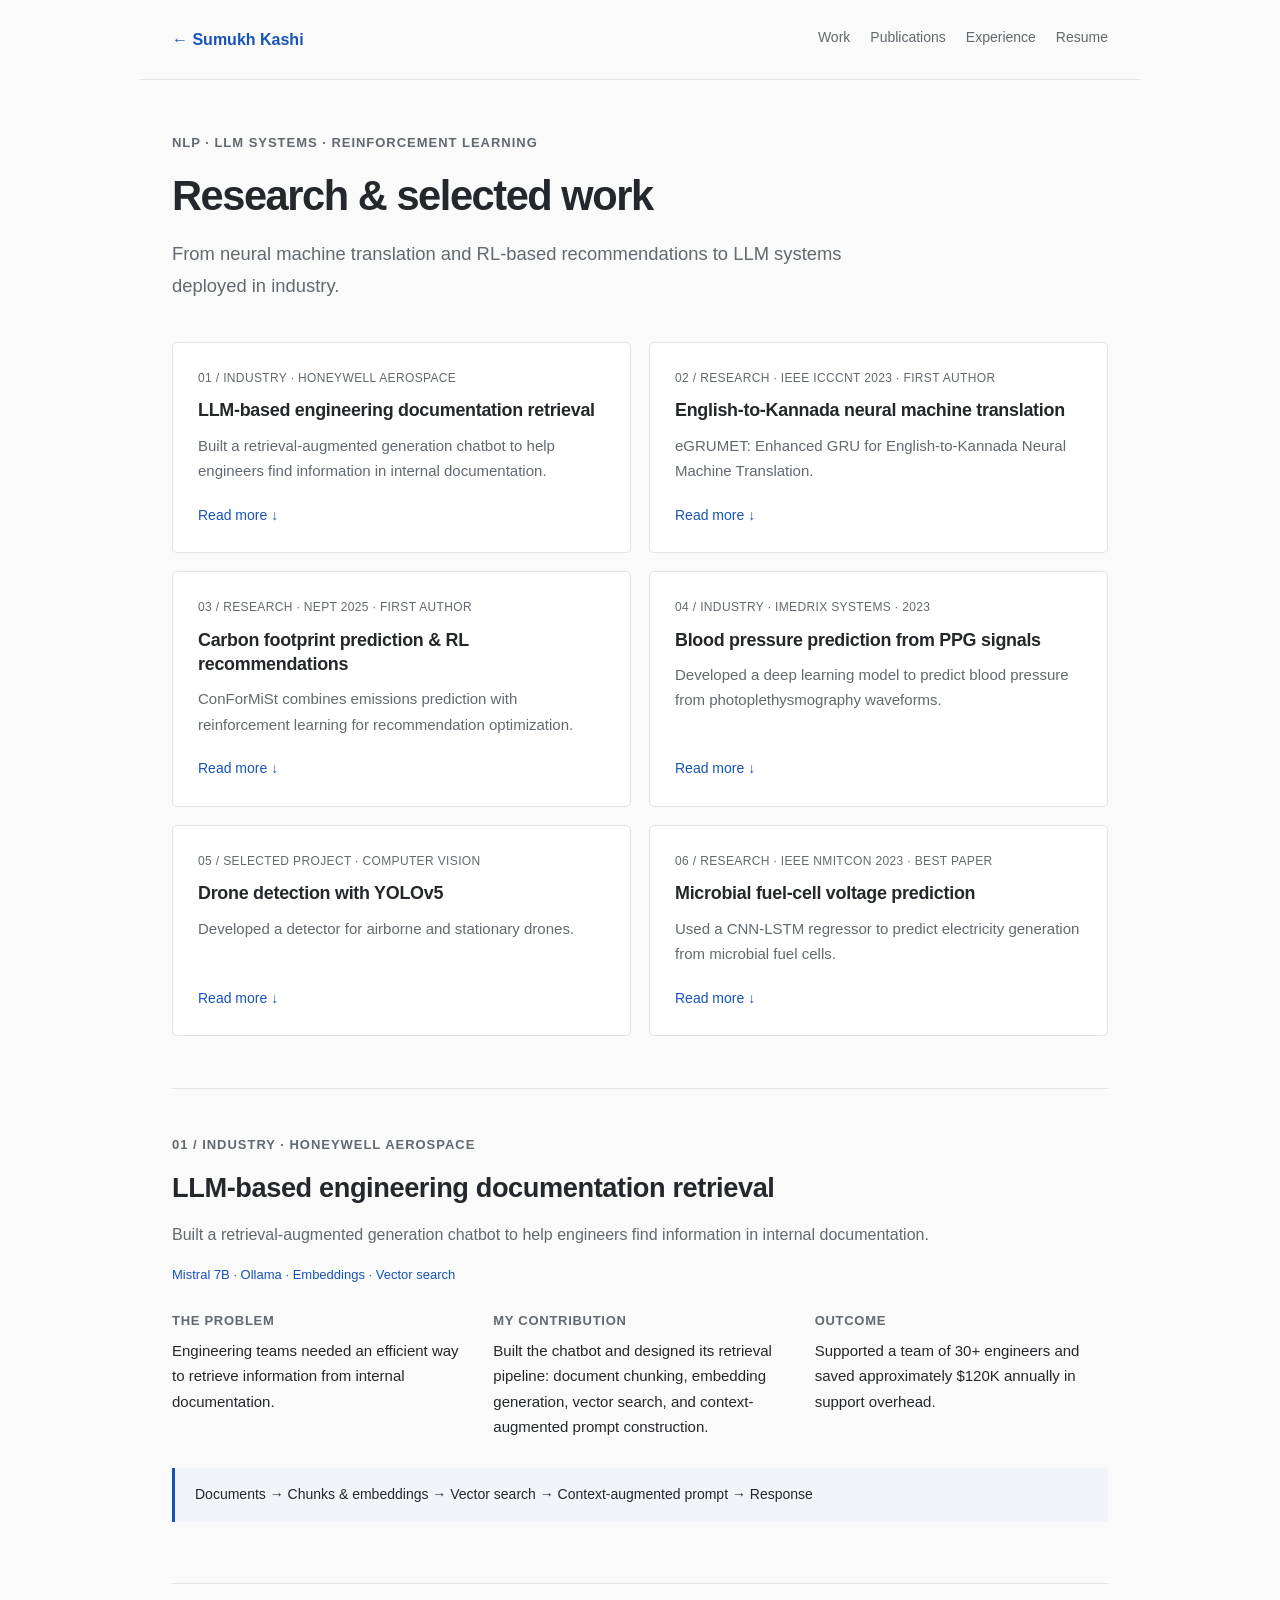
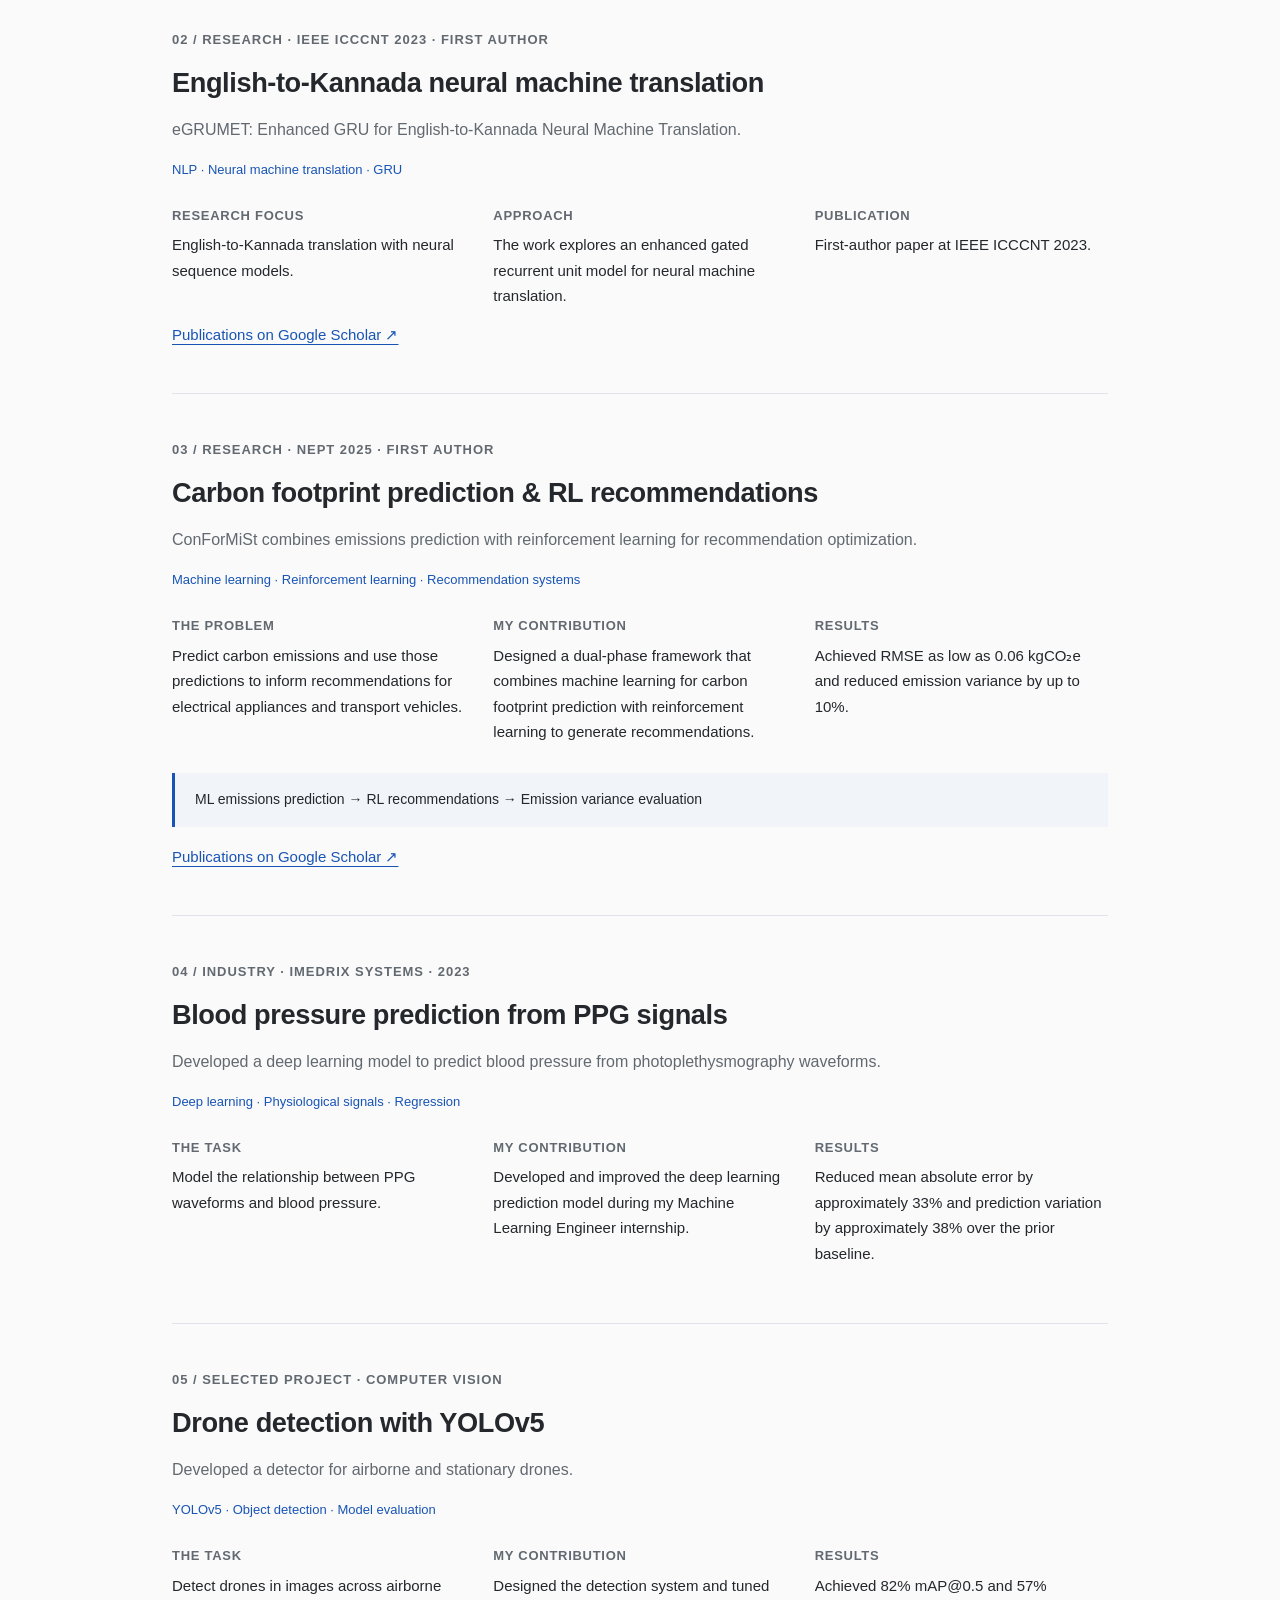
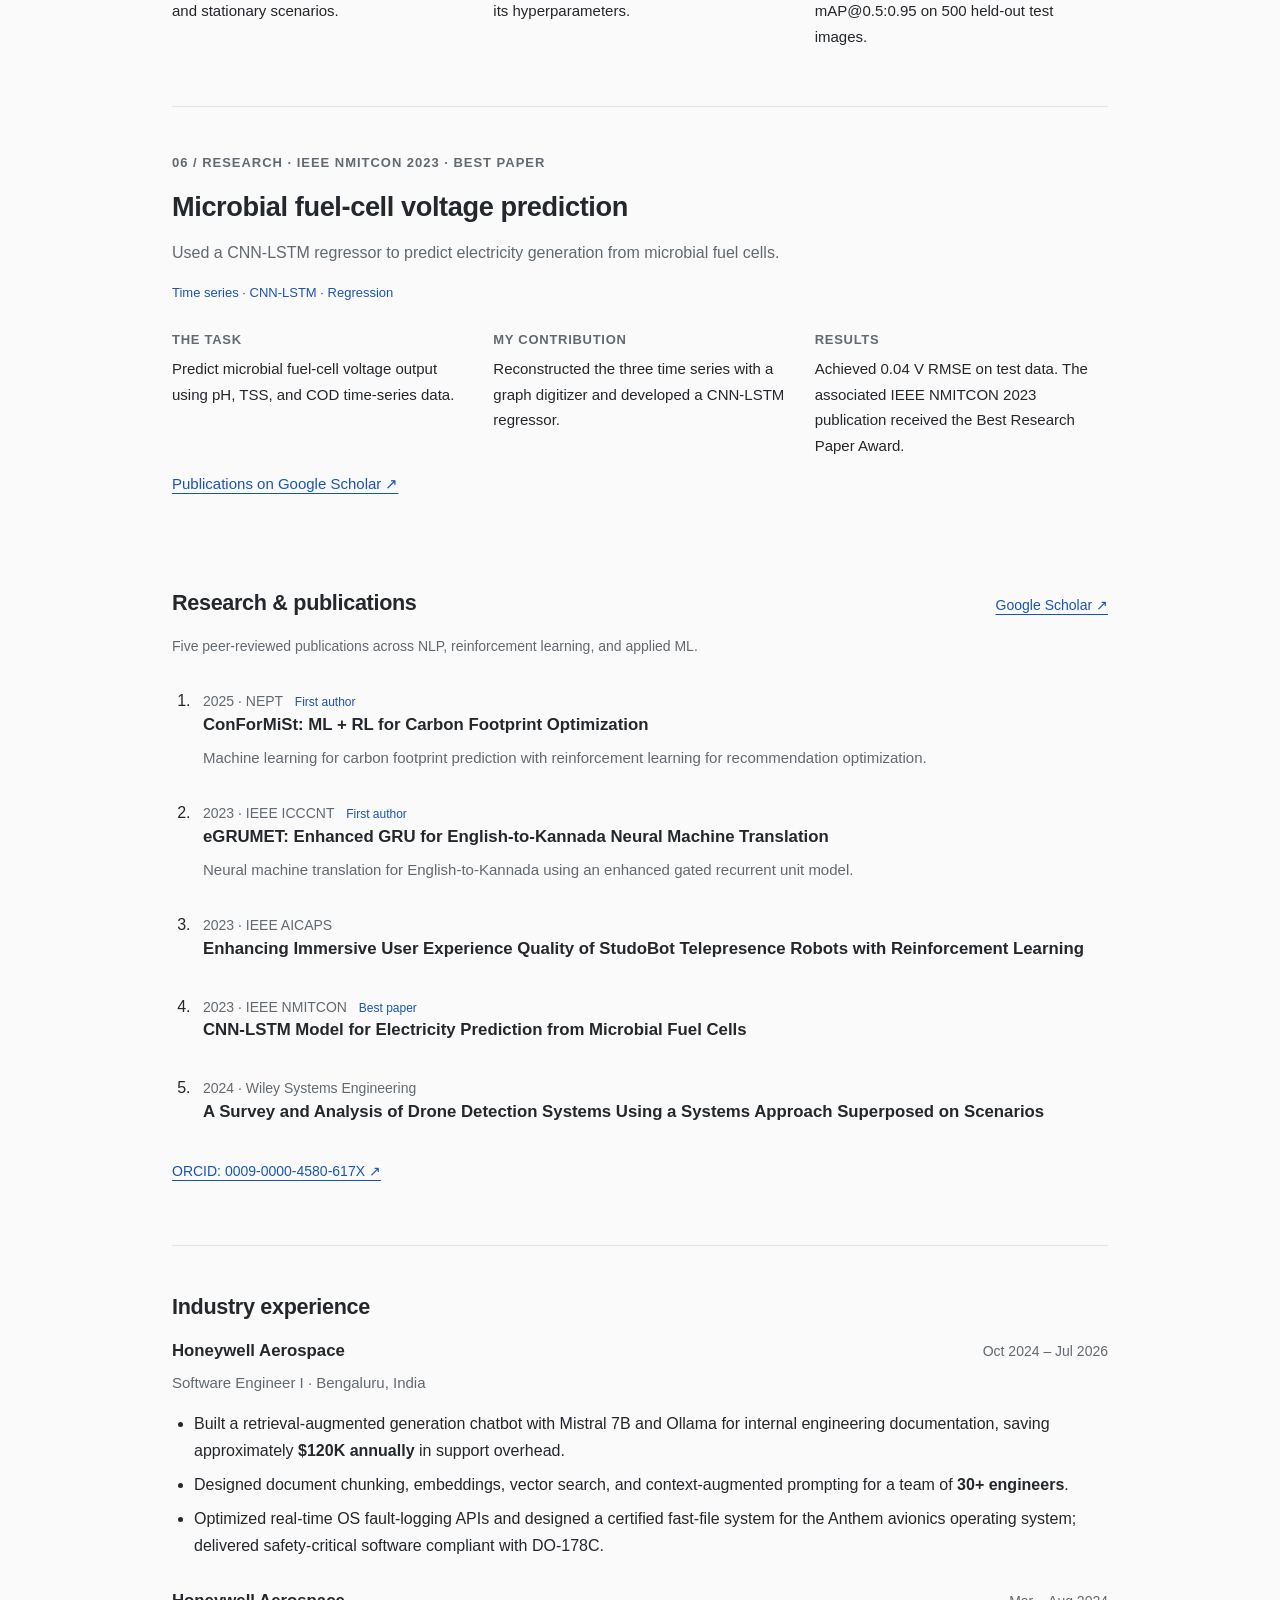
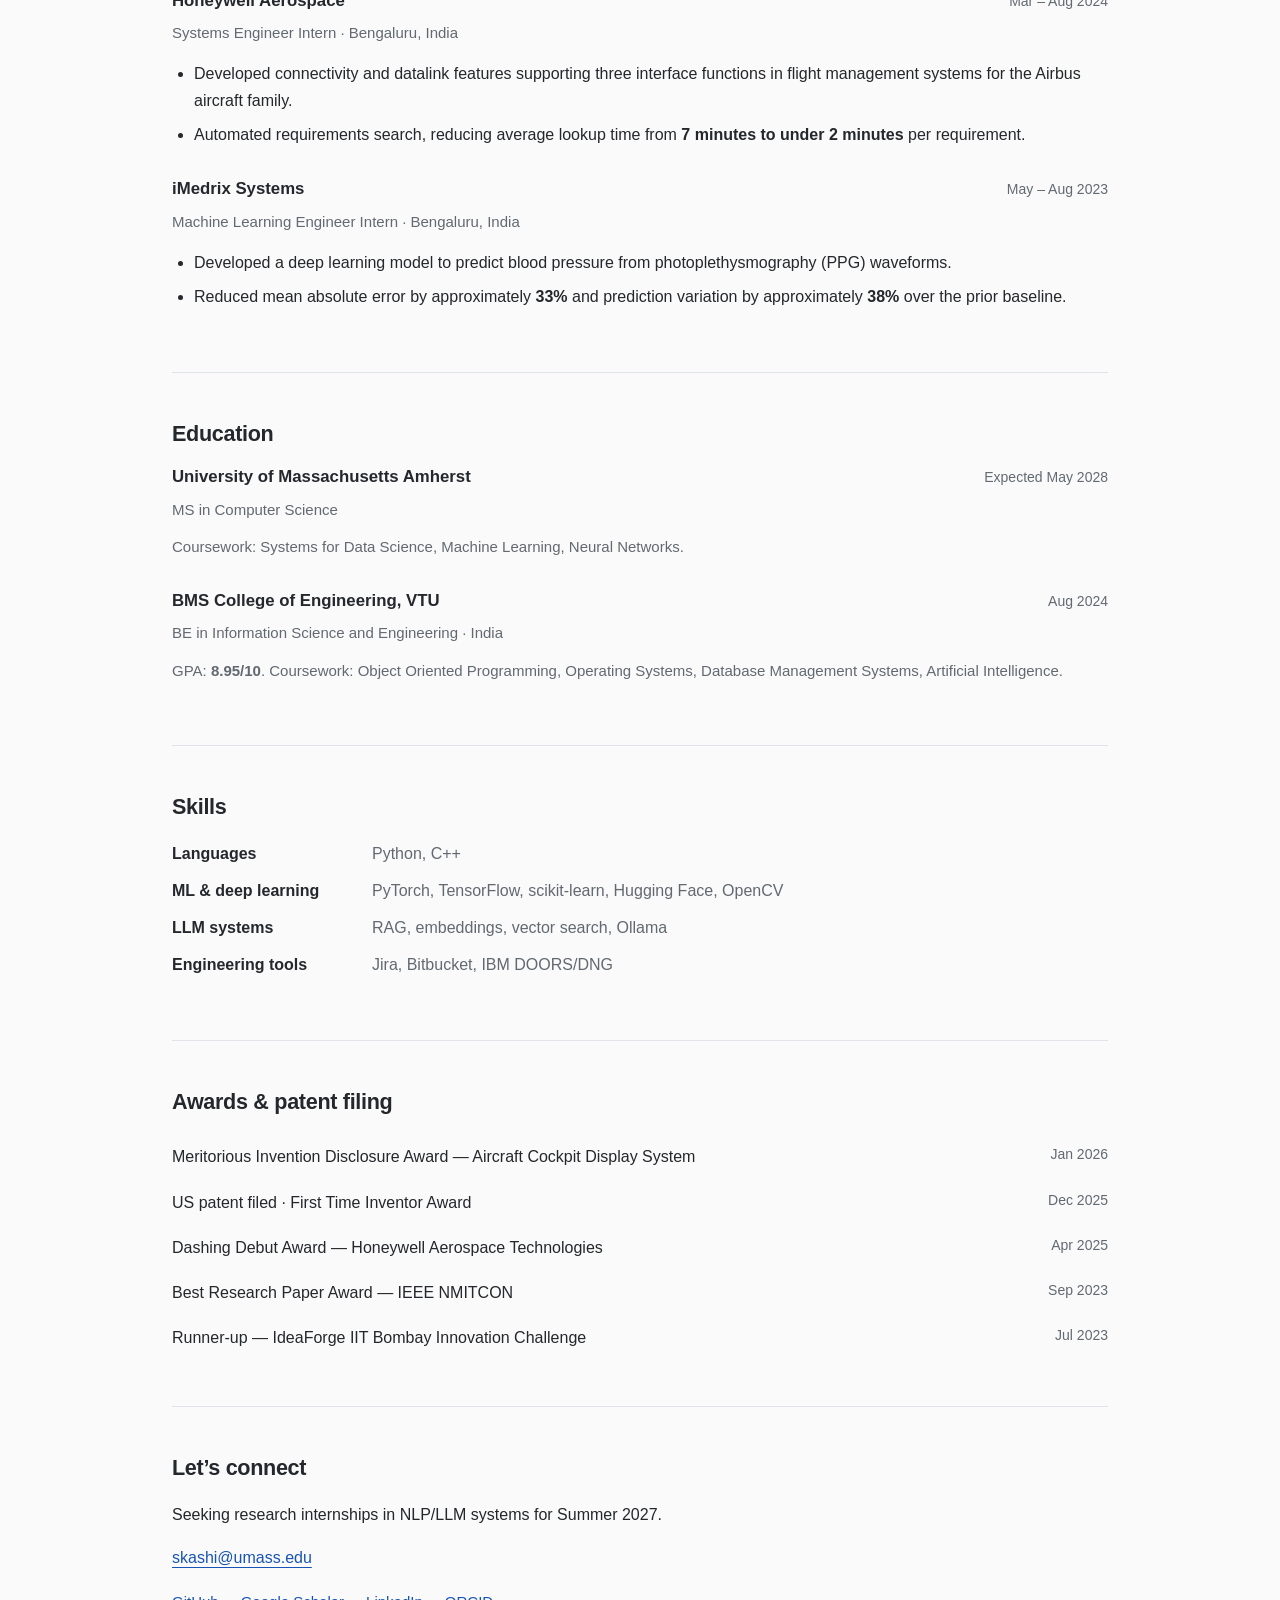
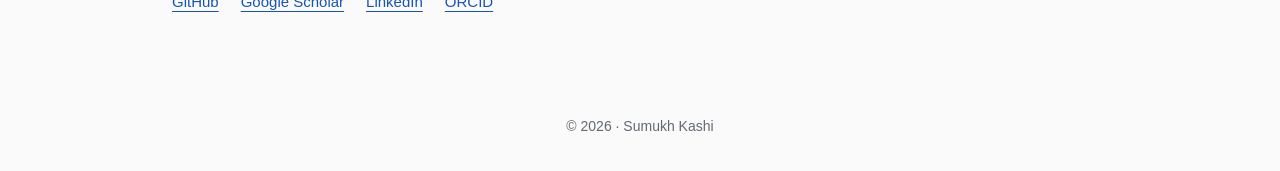
==== portfolio.html @ 0da1e99c "Redesign portfolio with concise bio and research case studies" ====
<!doctype html>
<html lang="en">
<head>
<meta charset="utf-8">
<meta name="viewport" content="width=device-width, initial-scale=1">
<title>Research & Work | Sumukh Kashi</title>
<meta name="description" content="Sumukh Kashi — MS Computer Science student at UMass Amherst. Research interests in NLP, large language models, and reinforcement learning. Seeking Summer 2027 research internships.">
<link rel="canonical" href="https://sumukhkashi.github.io/portfolio.html">
<link rel="icon" type="image/svg+xml" href="data:image/svg+xml,%3Csvg xmlns='http://www.w3.org/2000/svg' viewBox='0 0 64 64'%3E%3Crect width='64' height='64' rx='12' fill='%231c4563'/%3E%3Ctext x='32' y='42' text-anchor='middle' font-family='Georgia' font-size='32' fill='white'%3ESK%3C/text%3E%3C/svg%3E">
<link rel="stylesheet" href="styles.css">
</head>
<body><a class="skip" href="#main">Skip to content</a><header class="work-nav"><a href="index.html">← Sumukh Kashi</a><nav aria-label="Portfolio navigation"><a href="#selected-work">Work</a><a href="#research">Publications</a><a href="#experience">Experience</a><a href="resume.pdf">Resume</a></nav></header><main id="main" class="portfolio"><div class="work-intro"><p class="eyebrow">NLP · LLM SYSTEMS · REINFORCEMENT LEARNING</p><h1>Research &amp; selected work</h1><p>From neural machine translation and RL-based recommendations to LLM systems deployed in industry.</p></div><nav class="work-grid" aria-label="Explore selected work"><a href="#rag"><span class="meta">01 / Industry · Honeywell Aerospace</span><h2>LLM-based engineering documentation retrieval</h2><p>Built a retrieval-augmented generation chatbot to help engineers find information in internal documentation.</p><span class="read">Read more ↓</span></a><a href="#translation"><span class="meta">02 / Research · IEEE ICCCNT 2023 · First author</span><h2>English-to-Kannada neural machine translation</h2><p>eGRUMET: Enhanced GRU for English-to-Kannada Neural Machine Translation.</p><span class="read">Read more ↓</span></a><a href="#carbon"><span class="meta">03 / Research · NEPT 2025 · First author</span><h2>Carbon footprint prediction & RL recommendations</h2><p>ConForMiSt combines emissions prediction with reinforcement learning for recommendation optimization.</p><span class="read">Read more ↓</span></a><a href="#ppg"><span class="meta">04 / Industry · iMedrix Systems · 2023</span><h2>Blood pressure prediction from PPG signals</h2><p>Developed a deep learning model to predict blood pressure from photoplethysmography waveforms.</p><span class="read">Read more ↓</span></a><a href="#drone"><span class="meta">05 / Selected project · Computer vision</span><h2>Drone detection with YOLOv5</h2><p>Developed a detector for airborne and stationary drones.</p><span class="read">Read more ↓</span></a><a href="#fuel"><span class="meta">06 / Research · IEEE NMITCON 2023 · Best paper</span><h2>Microbial fuel-cell voltage prediction</h2><p>Used a CNN-LSTM regressor to predict electricity generation from microbial fuel cells.</p><span class="read">Read more ↓</span></a></nav><div id="selected-work" class="case-studies"><article class="case" id="rag"><p class="eyebrow">01 / Industry · Honeywell Aerospace</p><h2>LLM-based engineering documentation retrieval</h2><p class="case-lead">Built a retrieval-augmented generation chatbot to help engineers find information in internal documentation.</p><p class="tags">Mistral 7B · Ollama · Embeddings · Vector search</p><div class="case-detail"><div><h3>The problem</h3><p>Engineering teams needed an efficient way to retrieve information from internal documentation.</p></div><div><h3>My contribution</h3><p>Built the chatbot and designed its retrieval pipeline: document chunking, embedding generation, vector search, and context-augmented prompt construction.</p></div><div><h3>Outcome</h3><p>Supported a team of 30+ engineers and saved approximately $120K annually in support overhead.</p></div></div><p class="process">Documents → Chunks & embeddings → Vector search → Context-augmented prompt → Response</p></article><article class="case" id="translation"><p class="eyebrow">02 / Research · IEEE ICCCNT 2023 · First author</p><h2>English-to-Kannada neural machine translation</h2><p class="case-lead">eGRUMET: Enhanced GRU for English-to-Kannada Neural Machine Translation.</p><p class="tags">NLP · Neural machine translation · GRU</p><div class="case-detail"><div><h3>Research focus</h3><p>English-to-Kannada translation with neural sequence models.</p></div><div><h3>Approach</h3><p>The work explores an enhanced gated recurrent unit model for neural machine translation.</p></div><div><h3>Publication</h3><p>First-author paper at IEEE ICCCNT 2023.</p></div></div><a class="text-link" href="https://scholar.google.com/citations?user=PFaB8a4AAAAJ&amp;hl=en">Publications on Google Scholar ↗</a></article><article class="case" id="carbon"><p class="eyebrow">03 / Research · NEPT 2025 · First author</p><h2>Carbon footprint prediction & RL recommendations</h2><p class="case-lead">ConForMiSt combines emissions prediction with reinforcement learning for recommendation optimization.</p><p class="tags">Machine learning · Reinforcement learning · Recommendation systems</p><div class="case-detail"><div><h3>The problem</h3><p>Predict carbon emissions and use those predictions to inform recommendations for electrical appliances and transport vehicles.</p></div><div><h3>My contribution</h3><p>Designed a dual-phase framework that combines machine learning for carbon footprint prediction with reinforcement learning to generate recommendations.</p></div><div><h3>Results</h3><p>Achieved RMSE as low as 0.06 kgCO₂e and reduced emission variance by up to 10%.</p></div></div><p class="process">ML emissions prediction → RL recommendations → Emission variance evaluation</p><a class="text-link" href="https://scholar.google.com/citations?user=PFaB8a4AAAAJ&amp;hl=en">Publications on Google Scholar ↗</a></article><article class="case" id="ppg"><p class="eyebrow">04 / Industry · iMedrix Systems · 2023</p><h2>Blood pressure prediction from PPG signals</h2><p class="case-lead">Developed a deep learning model to predict blood pressure from photoplethysmography waveforms.</p><p class="tags">Deep learning · Physiological signals · Regression</p><div class="case-detail"><div><h3>The task</h3><p>Model the relationship between PPG waveforms and blood pressure.</p></div><div><h3>My contribution</h3><p>Developed and improved the deep learning prediction model during my Machine Learning Engineer internship.</p></div><div><h3>Results</h3><p>Reduced mean absolute error by approximately 33% and prediction variation by approximately 38% over the prior baseline.</p></div></div></article><article class="case" id="drone"><p class="eyebrow">05 / Selected project · Computer vision</p><h2>Drone detection with YOLOv5</h2><p class="case-lead">Developed a detector for airborne and stationary drones.</p><p class="tags">YOLOv5 · Object detection · Model evaluation</p><div class="case-detail"><div><h3>The task</h3><p>Detect drones in images across airborne and stationary scenarios.</p></div><div><h3>My contribution</h3><p>Designed the detection system and tuned its hyperparameters.</p></div><div><h3>Results</h3><p>Achieved 82% mAP@0.5 and 57% mAP@0.5:0.95 on 500 held-out test images.</p></div></div></article><article class="case" id="fuel"><p class="eyebrow">06 / Research · IEEE NMITCON 2023 · Best paper</p><h2>Microbial fuel-cell voltage prediction</h2><p class="case-lead">Used a CNN-LSTM regressor to predict electricity generation from microbial fuel cells.</p><p class="tags">Time series · CNN-LSTM · Regression</p><div class="case-detail"><div><h3>The task</h3><p>Predict microbial fuel-cell voltage output using pH, TSS, and COD time-series data.</p></div><div><h3>My contribution</h3><p>Reconstructed the three time series with a graph digitizer and developed a CNN-LSTM regressor.</p></div><div><h3>Results</h3><p>Achieved 0.04 V RMSE on test data. The associated IEEE NMITCON 2023 publication received the Best Research Paper Award.</p></div></div><a class="text-link" href="https://scholar.google.com/citations?user=PFaB8a4AAAAJ&amp;hl=en">Publications on Google Scholar ↗</a></article></div><section id="research" aria-labelledby="research-title"><div class="section-heading"><h2 id="research-title">Research & publications</h2><a href="https://scholar.google.com/citations?user=PFaB8a4AAAAJ&amp;hl=en">Google Scholar ↗</a></div>
<p class="section-note">Five peer-reviewed publications across NLP, reinforcement learning, and applied ML.</p>
<ol class="publications">
<li><div class="meta">2025 · NEPT <span class="tag">First author</span></div><h3>ConForMiSt: ML + RL for Carbon Footprint Optimization</h3><p>Machine learning for carbon footprint prediction with reinforcement learning for recommendation optimization.</p></li>
<li><div class="meta">2023 · IEEE ICCCNT <span class="tag">First author</span></div><h3>eGRUMET: Enhanced GRU for English-to-Kannada Neural Machine Translation</h3><p>Neural machine translation for English-to-Kannada using an enhanced gated recurrent unit model.</p></li>
<li><div class="meta">2023 · IEEE AICAPS</div><h3>Enhancing Immersive User Experience Quality of StudoBot Telepresence Robots with Reinforcement Learning</h3></li>
<li><div class="meta">2023 · IEEE NMITCON <span class="tag">Best paper</span></div><h3>CNN-LSTM Model for Electricity Prediction from Microbial Fuel Cells</h3></li>
<li><div class="meta">2024 · Wiley Systems Engineering</div><h3>A Survey and Analysis of Drone Detection Systems Using a Systems Approach Superposed on Scenarios</h3></li>
</ol>
<p class="small"><a href="https://orcid.org/0009-0000-4580-617X">ORCID: 0009-0000-4580-617X ↗</a></p>
</section>
<section id="experience" aria-labelledby="experience-title"><h2 id="experience-title">Industry experience</h2>
<article class="entry"><div class="entry-heading"><div><h3>Honeywell Aerospace</h3><p class="role">Software Engineer I · Bengaluru, India</p></div><p class="date">Oct 2024 – Jul 2026</p></div><ul><li>Built a retrieval-augmented generation chatbot with Mistral 7B and Ollama for internal engineering documentation, saving approximately <strong>$120K annually</strong> in support overhead.</li><li>Designed document chunking, embeddings, vector search, and context-augmented prompting for a team of <strong>30+ engineers</strong>.</li><li>Optimized real-time OS fault-logging APIs and designed a certified fast-file system for the Anthem avionics operating system; delivered safety-critical software compliant with DO-178C.</li></ul></article>
<article class="entry"><div class="entry-heading"><div><h3>Honeywell Aerospace</h3><p class="role">Systems Engineer Intern · Bengaluru, India</p></div><p class="date">Mar – Aug 2024</p></div><ul><li>Developed connectivity and datalink features supporting three interface functions in flight management systems for the Airbus aircraft family.</li><li>Automated requirements search, reducing average lookup time from <strong>7 minutes to under 2 minutes</strong> per requirement.</li></ul></article>
<article class="entry"><div class="entry-heading"><div><h3>iMedrix Systems</h3><p class="role">Machine Learning Engineer Intern · Bengaluru, India</p></div><p class="date">May – Aug 2023</p></div><ul><li>Developed a deep learning model to predict blood pressure from photoplethysmography (PPG) waveforms.</li><li>Reduced mean absolute error by approximately <strong>33%</strong> and prediction variation by approximately <strong>38%</strong> over the prior baseline.</li></ul></article>
</section>
<section id="education" aria-labelledby="education-title"><h2 id="education-title">Education</h2><article class="entry"><div class="entry-heading"><div><h3>University of Massachusetts Amherst</h3><p class="role">MS in Computer Science</p></div><p class="date">Expected May 2028</p></div><p>Coursework: Systems for Data Science, Machine Learning, Neural Networks.</p></article><article class="entry"><div class="entry-heading"><div><h3>BMS College of Engineering, VTU</h3><p class="role">BE in Information Science and Engineering · India</p></div><p class="date">Aug 2024</p></div><p>GPA: <strong>8.95/10</strong>. Coursework: Object Oriented Programming, Operating Systems, Database Management Systems, Artificial Intelligence.</p></article></section>
<section id="skills" aria-labelledby="skills-title"><h2 id="skills-title">Skills</h2><dl class="skills"><dt>Languages</dt><dd>Python, C++</dd><dt>ML & deep learning</dt><dd>PyTorch, TensorFlow, scikit-learn, Hugging Face, OpenCV</dd><dt>LLM systems</dt><dd>RAG, embeddings, vector search, Ollama</dd><dt>Engineering tools</dt><dd>Jira, Bitbucket, IBM DOORS/DNG</dd></dl></section>
<section id="awards" aria-labelledby="awards-title"><h2 id="awards-title">Awards & patent filing</h2><ul class="awards"><li><span>Meritorious Invention Disclosure Award — Aircraft Cockpit Display System</span><time datetime="2026-01">Jan 2026</time></li><li><span>US patent filed · First Time Inventor Award</span><time datetime="2025-12">Dec 2025</time></li><li><span>Dashing Debut Award — Honeywell Aerospace Technologies</span><time datetime="2025-04">Apr 2025</time></li><li><span>Best Research Paper Award — IEEE NMITCON</span><time datetime="2023-09">Sep 2023</time></li><li><span>Runner-up — IdeaForge IIT Bombay Innovation Challenge</span><time datetime="2023-07">Jul 2023</time></li></ul></section>
<section class="closing"><h2>Let’s connect</h2><p>Seeking research internships in NLP/LLM systems for Summer 2027.</p><a href="mailto:skashi@umass.edu">skashi@umass.edu</a><div class="links"><a href="https://github.com/SumukhKashi">GitHub</a><a href="https://scholar.google.com/citations?user=PFaB8a4AAAAJ&amp;hl=en">Google Scholar</a><a href="https://www.linkedin.com/in/sumukh-kashi-23575220a/">LinkedIn</a><a href="https://orcid.org/0009-0000-4580-617X">ORCID</a></div></section></main><footer>© 2026 · Sumukh Kashi</footer></body></html>
---- styles.css ----
:root{color-scheme:light;--ink:#24272b;--muted:#626970;--blue:#1854b5;--line:#e0e4e9;--soft:#f1f5fa}*{box-sizing:border-box}html{scroll-behavior:smooth;scroll-padding-top:24px}body{margin:0;background:#fafafa;color:var(--ink);font:1rem/1.7 -apple-system,BlinkMacSystemFont,"Segoe UI",Arial,sans-serif}a{color:var(--blue);text-underline-offset:4px}a:hover{text-decoration:underline;color:#103777}a:focus-visible{outline:3px solid #b46a0e;outline-offset:5px}h1,h2,h3{line-height:1.35}h1{font-size:2rem;letter-spacing:-.035em;margin:0 0 14px}h2{font-size:1.35rem;margin:0 0 18px;letter-spacing:-.015em}h3{font-size:1.05rem;margin:0 0 8px}p{margin:0 0 16px}main{max-width:1000px;margin:auto;padding:0 32px}section{padding:46px 0;border-bottom:1px solid var(--line)}.home main{max-width:740px}.home section{border:0;padding:30px 0}.profile{max-width:850px;text-align:center;margin:auto;padding:58px 24px 42px}.profile h1{font-size:2rem;margin-bottom:14px}.profile p{font-size:.9375rem;margin:8px 0}.previous{color:var(--muted)}.actions{display:flex;justify-content:center;flex-wrap:wrap;gap:10px;margin-top:20px}.button{border:1px solid var(--blue);border-radius:4px;padding:8px 15px;text-decoration:none;font-size:.9375rem}.button:hover{background:var(--soft)}.opportunity{margin-top:24px;color:#344866}.home-work>a{display:block;padding:13px 0;text-decoration:none;font-weight:600;border-bottom:1px solid var(--line)}.home-work>a span{display:block;font-size:.875rem;color:var(--muted);font-weight:400}.home-work>p{margin-top:18px}.text-link{font-size:.9375rem}.links{display:flex;flex-wrap:wrap;gap:12px 22px;margin-top:18px;font-size:.9375rem}footer{text-align:center;color:var(--muted);font-size:.875rem;padding:55px 24px 32px}.work-nav{max-width:1000px;margin:auto;padding:26px 32px;display:flex;justify-content:space-between;gap:24px;border-bottom:1px solid var(--line)}.work-nav>a{text-decoration:none;font-weight:600}.work-nav nav{display:flex;flex-wrap:wrap;gap:20px;font-size:.875rem}.work-nav nav a{text-decoration:none;color:var(--muted)}.work-intro{padding:52px 0 25px;max-width:740px}.work-intro h1{font-size:2.6rem}.work-intro>p:last-child{font-size:1.15rem;color:var(--muted)}.eyebrow{font-size:.8125rem;letter-spacing:.075em;text-transform:uppercase;font-weight:650;color:var(--muted);margin-bottom:14px}.work-grid{display:grid;grid-template-columns:repeat(2,1fr);gap:18px;padding:0 0 52px}.work-grid>a{display:flex;flex-direction:column;padding:25px;background:white;border:1px solid var(--line);border-radius:5px;color:var(--ink);text-decoration:none}.work-grid>a:hover{border-color:var(--blue)}.work-grid h2{font-size:1.12rem;margin:10px 0}.work-grid p{font-size:.9375rem;color:var(--muted);margin-bottom:20px}.meta,.date,.section-note,.small{font-size:.875rem;color:var(--muted)}.work-grid .meta{font-size:.75rem;text-transform:uppercase;letter-spacing:.03em}.read{margin-top:auto;font-size:.875rem;color:var(--blue)}.case{padding:45px 0;border-top:1px solid var(--line);scroll-margin-top:24px}.case>h2{font-size:1.7rem;margin-bottom:14px}.case-lead{color:var(--muted);max-width:760px}.tags{font-size:.8125rem;color:var(--blue);margin-bottom:26px}.case-detail{display:grid;grid-template-columns:1fr 1fr 1fr;gap:28px}.case-detail h3{font-size:.8125rem;text-transform:uppercase;letter-spacing:.055em;color:var(--muted)}.case-detail p{font-size:.9375rem;margin-bottom:12px}.process{background:var(--soft);border-left:3px solid var(--blue);padding:15px 20px;margin:16px 0;font-size:.875rem}.section-heading{display:flex;justify-content:space-between;gap:20px;align-items:baseline}.section-heading>a{font-size:.875rem;white-space:nowrap}.publications{padding-left:23px}.publications li{padding:12px 0 12px 8px}.publications p{color:var(--muted);font-size:.9375rem;margin:5px 0}.tag{color:var(--blue);font-size:.75rem;margin-left:8px}.entry+.entry{margin-top:30px}.entry-heading{display:flex;justify-content:space-between;gap:20px}.role{color:var(--muted);font-size:.9375rem;margin:0}.date{white-space:nowrap}.entry ul{padding-left:22px;margin-top:14px}.entry li{margin:7px 0}.entry>p{color:var(--muted);font-size:.9375rem;margin-top:12px}.skills{display:grid;grid-template-columns:180px 1fr;gap:10px 20px}.skills dt{font-weight:600}.skills dd{margin:0;color:var(--muted)}.awards{list-style:none;padding:0;margin:0}.awards li{display:flex;justify-content:space-between;gap:24px;padding:9px 0}.awards time{white-space:nowrap;font-size:.875rem;color:var(--muted)}.closing{border-bottom:0}.skip{position:absolute;top:-100px;left:12px;padding:10px;background:white}.skip:focus{top:10px}@media(max-width:700px){main{padding:0 24px}.profile{padding:38px 24px 24px}.profile h1{font-size:1.8rem}.home section{padding:25px 0}.work-nav{padding:20px 24px;flex-direction:column;gap:12px}.work-nav nav{gap:18px}.work-intro{padding-top:32px}.work-intro h1{font-size:2rem}.work-grid{grid-template-columns:1fr;gap:14px;padding-bottom:30px}.case-detail{grid-template-columns:1fr;gap:14px}.case{padding:32px 0}.case>h2{font-size:1.45rem}.entry-heading,.section-heading{display:block}.date{margin-top:7px}.section-heading>a{display:inline-block;margin-bottom:16px}.skills{grid-template-columns:1fr;gap:3px}.skills dd{margin-bottom:12px}.awards li{display:block}.awards time{display:block}section{padding:32px 0}}@media(prefers-reduced-motion:reduce){html{scroll-behavior:auto}}@media print{body{background:white;font-size:10pt}.work-nav,.actions,.work-grid,footer{display:none}.case,section{break-inside:avoid}.case-detail{display:block}main{padding:0}.profile{padding:10px}.work-intro{padding:10px 0}}
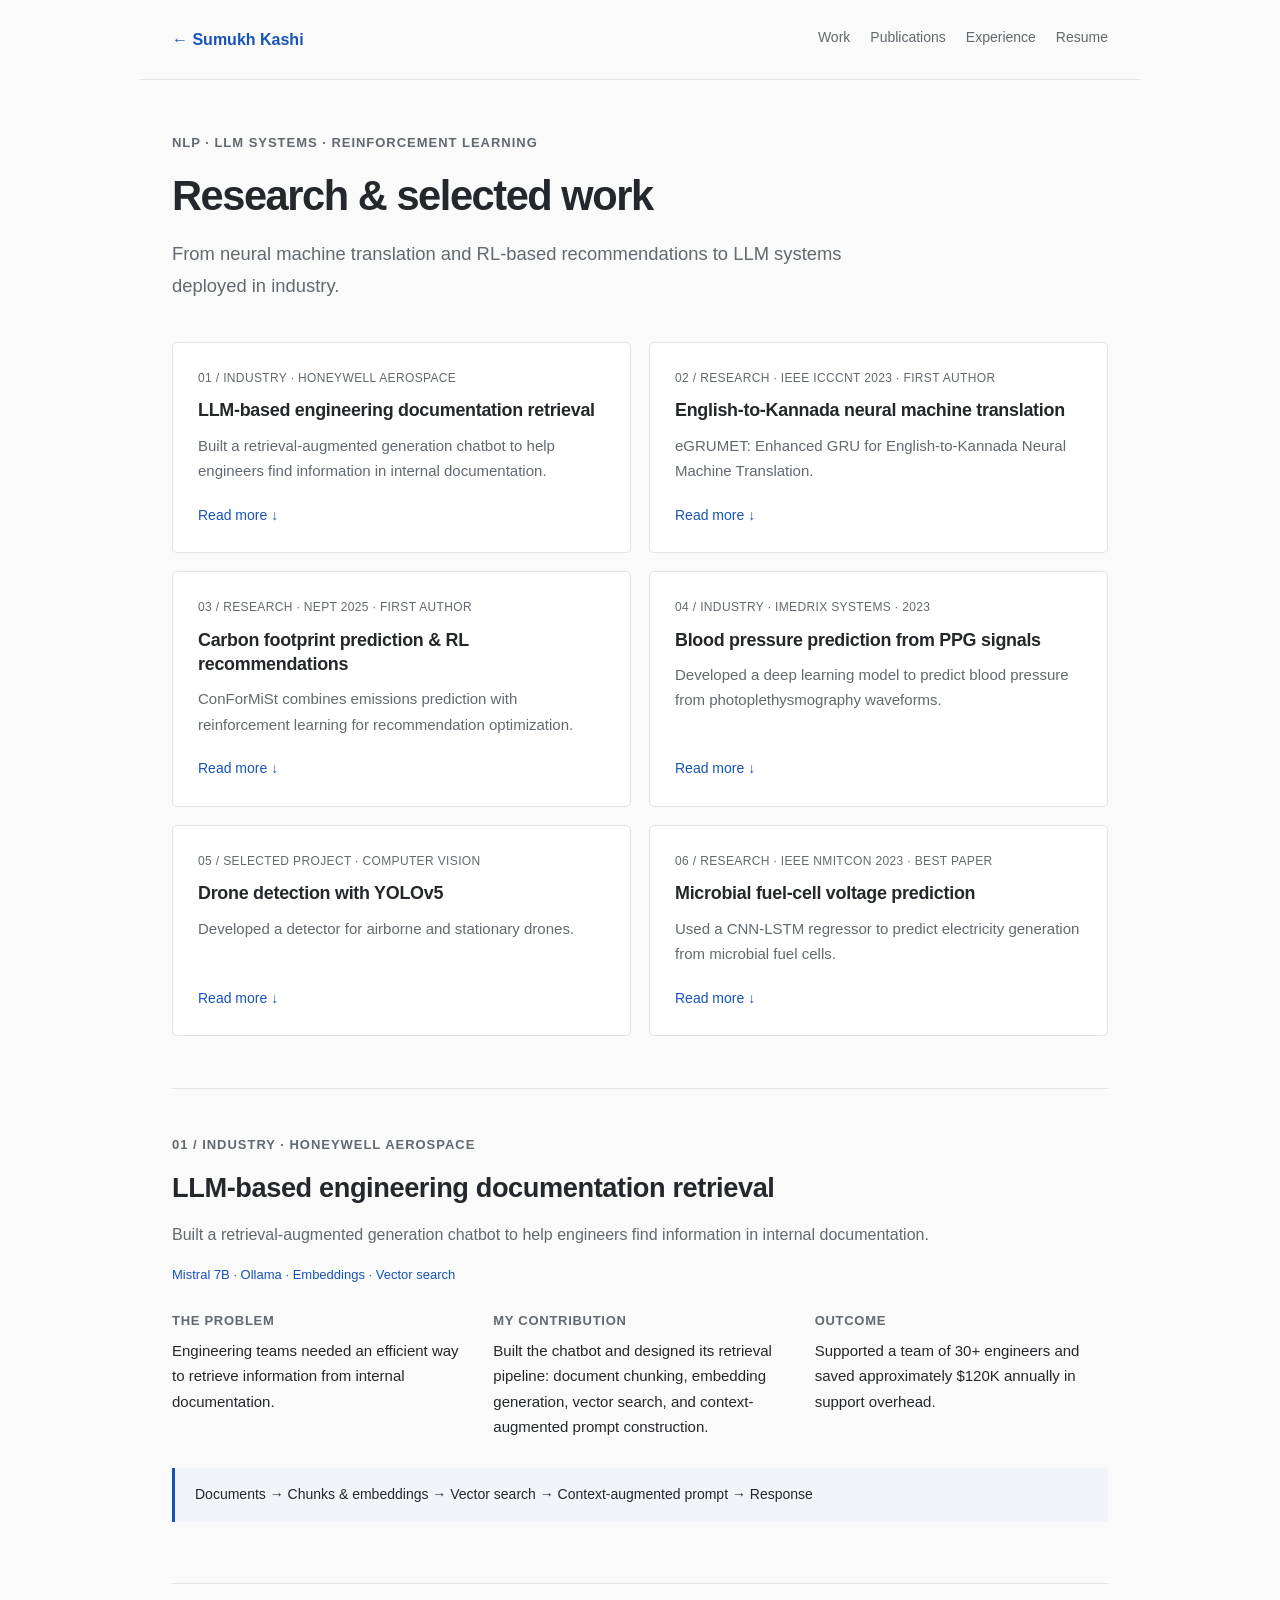
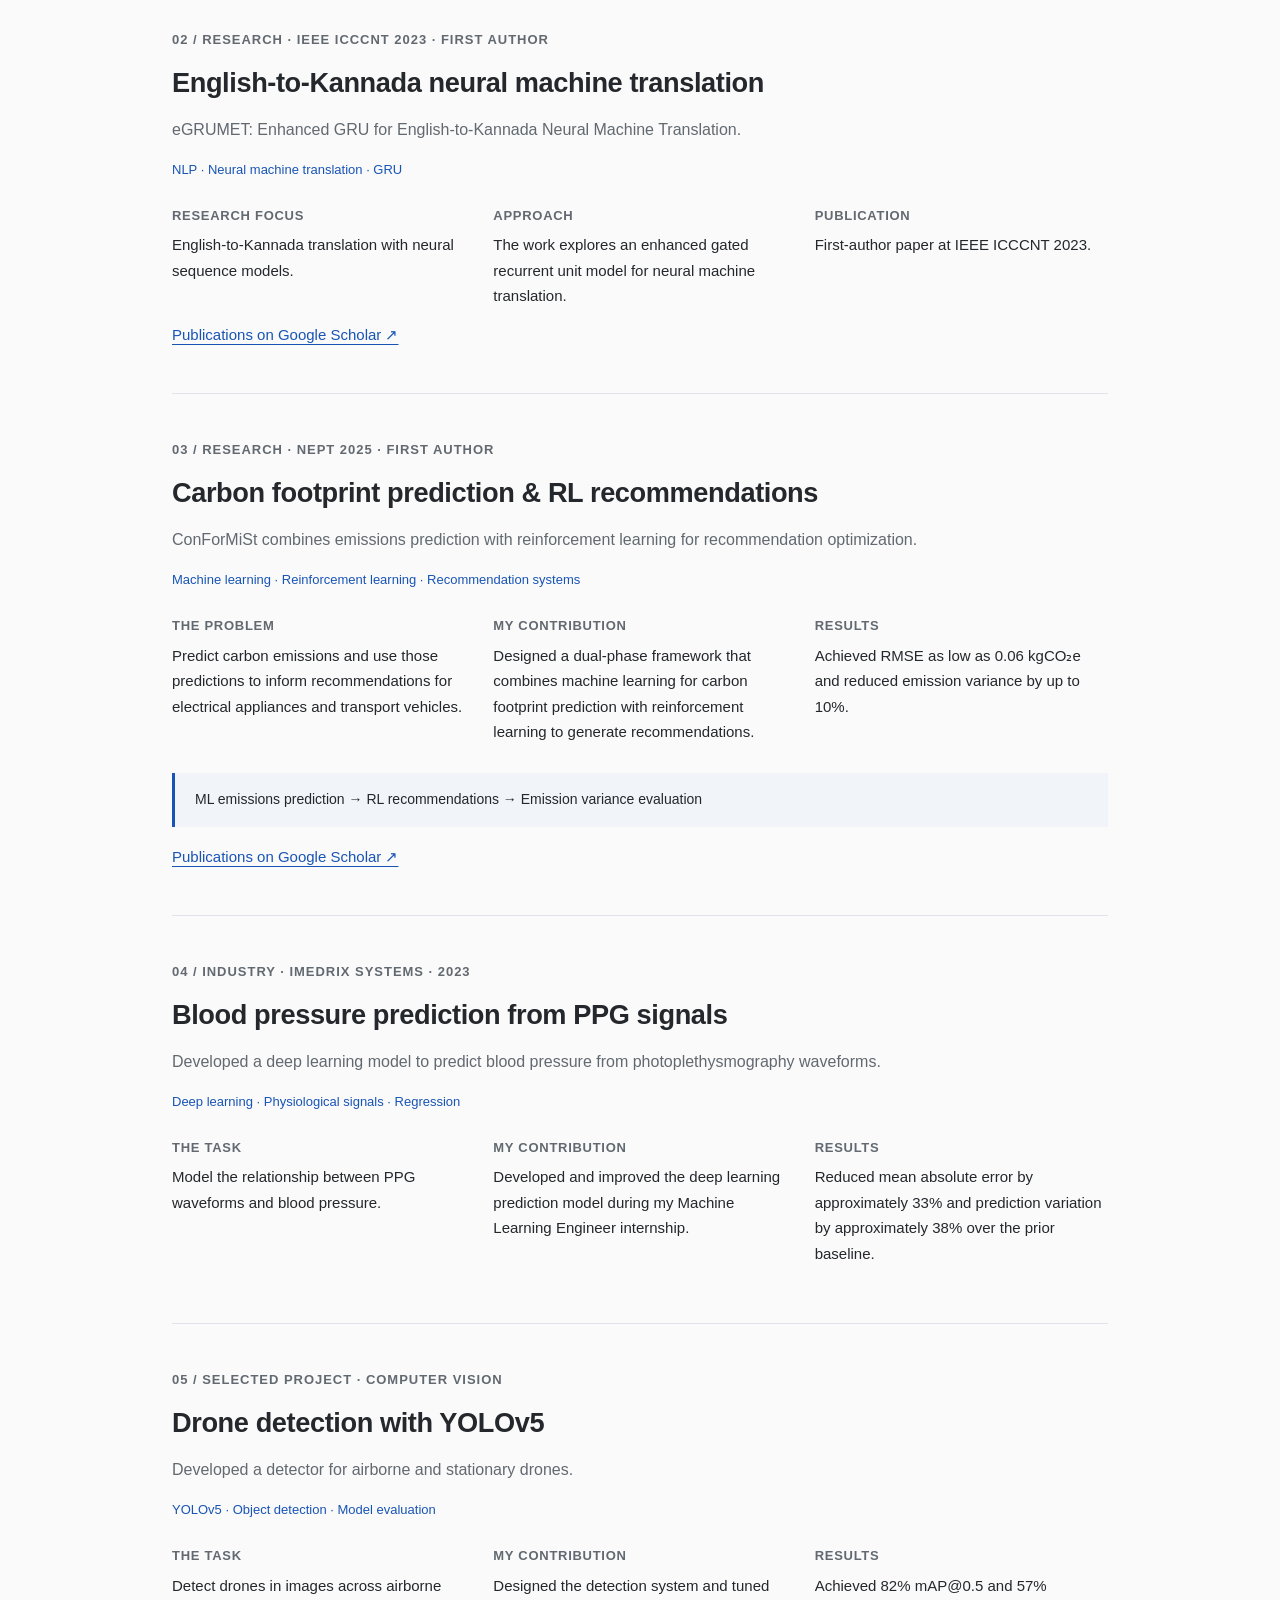
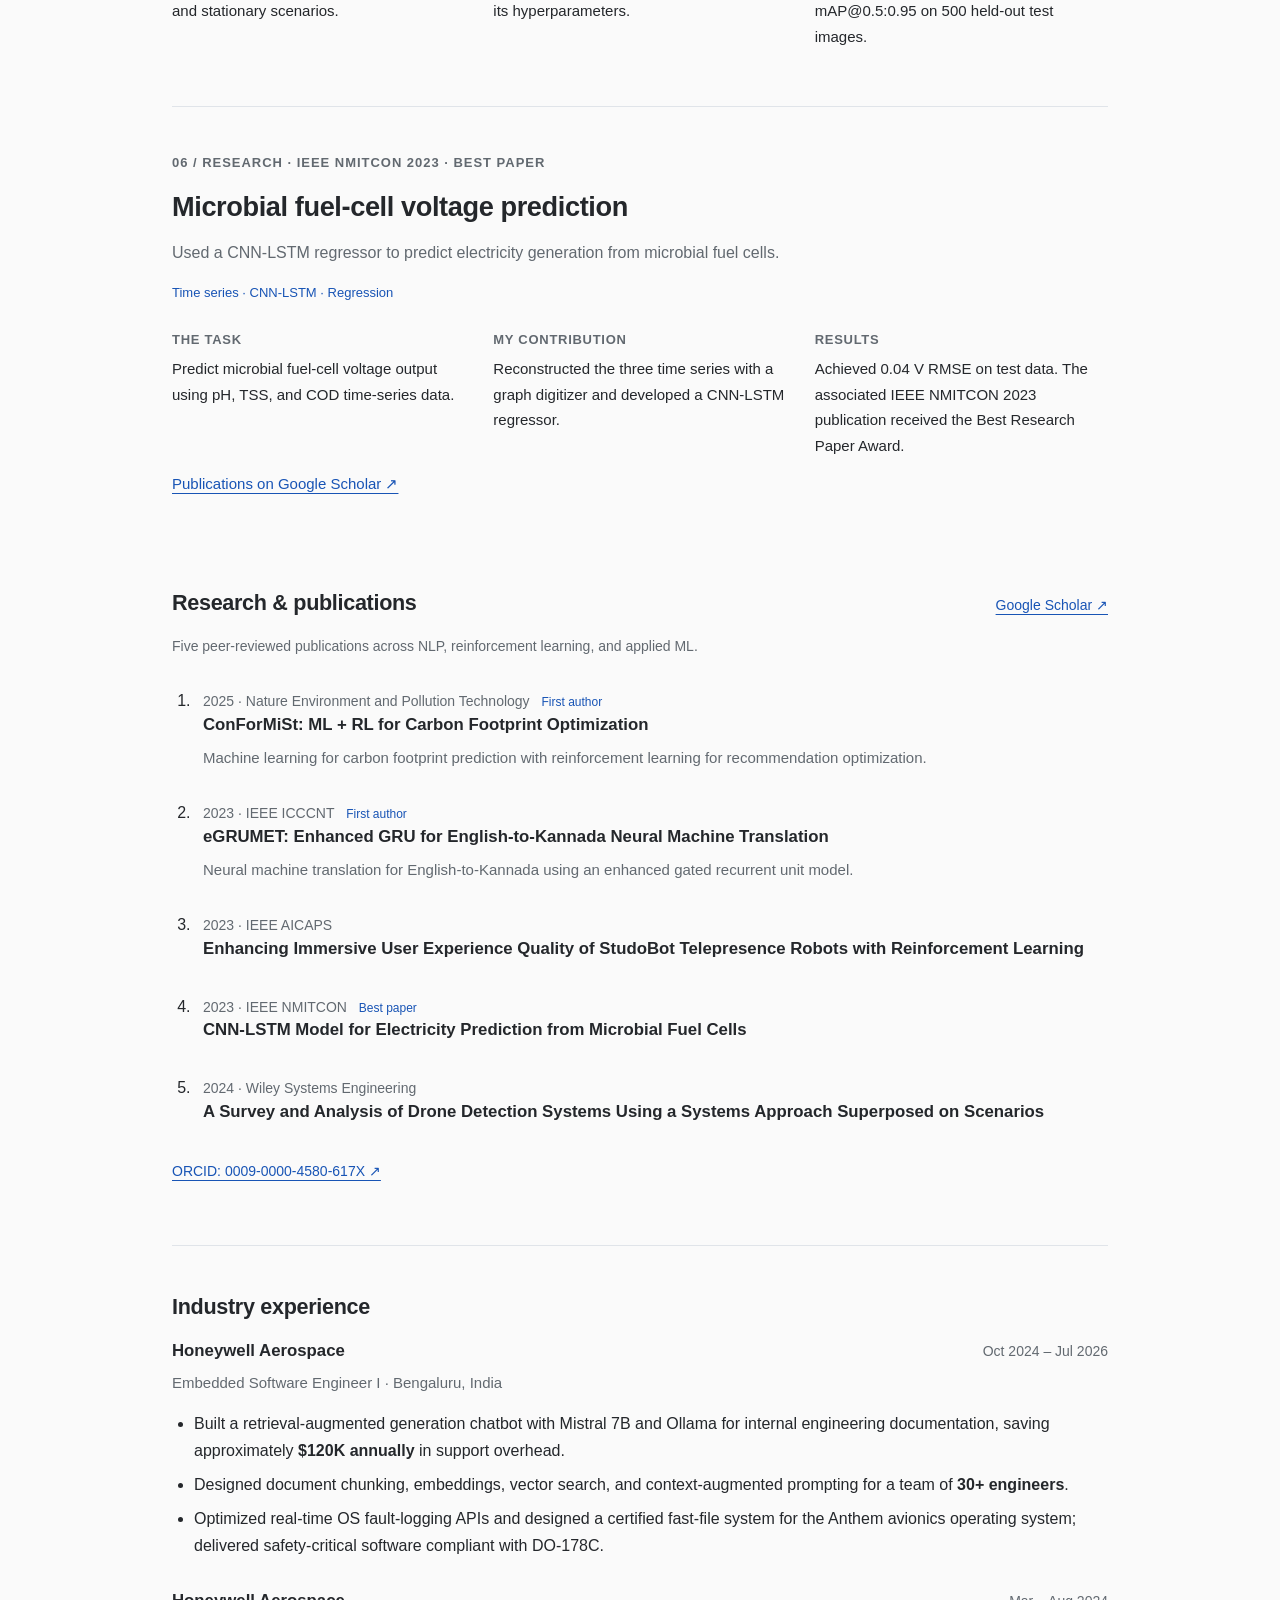
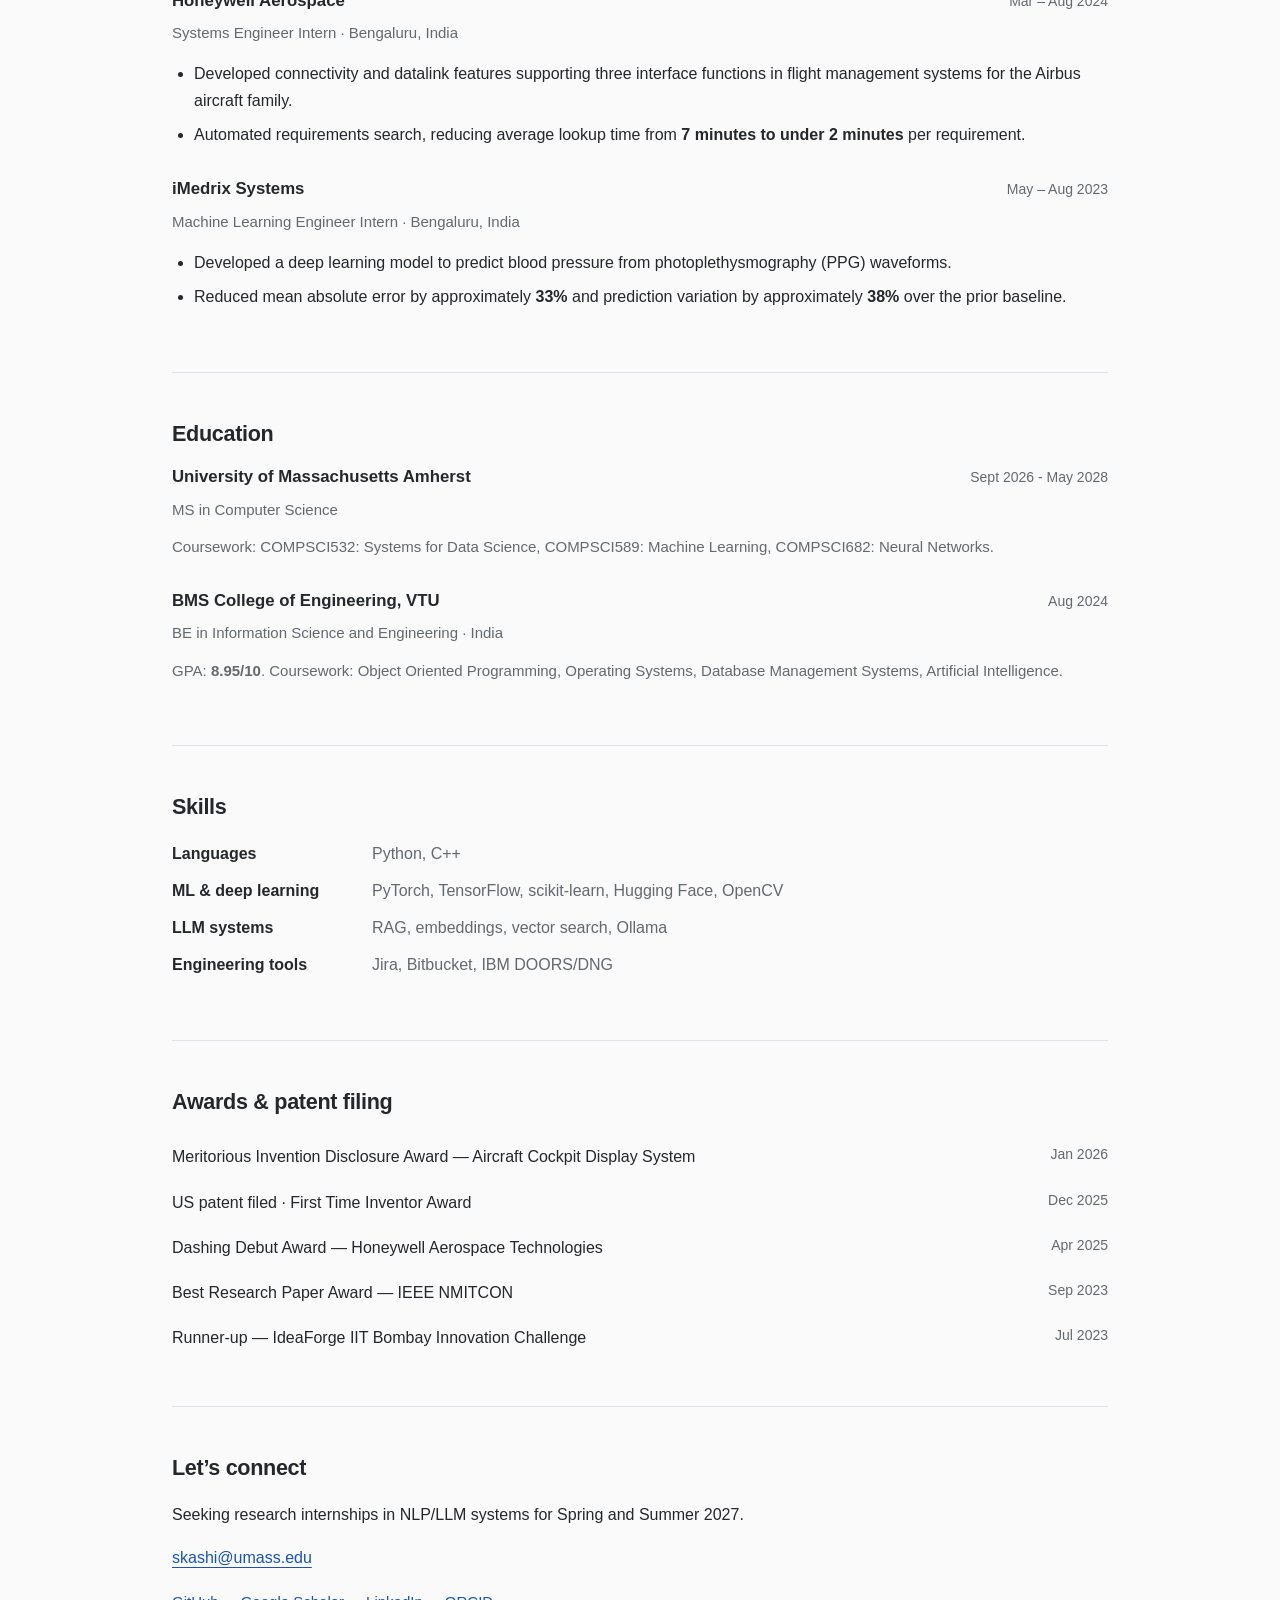
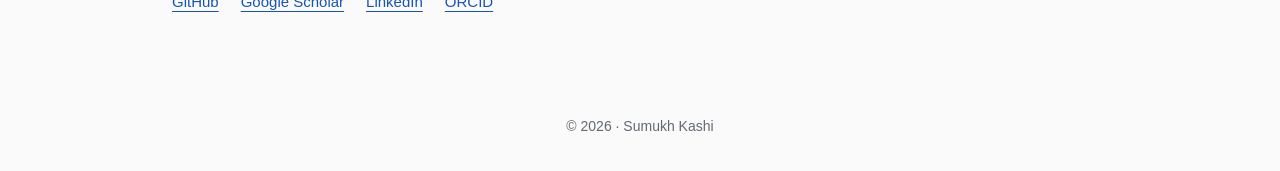
==== commit 7208ac36: "Modify internship availability in closing section Updated the closing section to specify seeking res" ====
--- a/portfolio.html
+++ b/portfolio.html
@@ -12,7 +12,7 @@
 <body><a class="skip" href="#main">Skip to content</a><header class="work-nav"><a href="index.html">← Sumukh Kashi</a><nav aria-label="Portfolio navigation"><a href="#selected-work">Work</a><a href="#research">Publications</a><a href="#experience">Experience</a><a href="resume.pdf">Resume</a></nav></header><main id="main" class="portfolio"><div class="work-intro"><p class="eyebrow">NLP · LLM SYSTEMS · REINFORCEMENT LEARNING</p><h1>Research &amp; selected work</h1><p>From neural machine translation and RL-based recommendations to LLM systems deployed in industry.</p></div><nav class="work-grid" aria-label="Explore selected work"><a href="#rag"><span class="meta">01 / Industry · Honeywell Aerospace</span><h2>LLM-based engineering documentation retrieval</h2><p>Built a retrieval-augmented generation chatbot to help engineers find information in internal documentation.</p><span class="read">Read more ↓</span></a><a href="#translation"><span class="meta">02 / Research · IEEE ICCCNT 2023 · First author</span><h2>English-to-Kannada neural machine translation</h2><p>eGRUMET: Enhanced GRU for English-to-Kannada Neural Machine Translation.</p><span class="read">Read more ↓</span></a><a href="#carbon"><span class="meta">03 / Research · NEPT 2025 · First author</span><h2>Carbon footprint prediction & RL recommendations</h2><p>ConForMiSt combines emissions prediction with reinforcement learning for recommendation optimization.</p><span class="read">Read more ↓</span></a><a href="#ppg"><span class="meta">04 / Industry · iMedrix Systems · 2023</span><h2>Blood pressure prediction from PPG signals</h2><p>Developed a deep learning model to predict blood pressure from photoplethysmography waveforms.</p><span class="read">Read more ↓</span></a><a href="#drone"><span class="meta">05 / Selected project · Computer vision</span><h2>Drone detection with YOLOv5</h2><p>Developed a detector for airborne and stationary drones.</p><span class="read">Read more ↓</span></a><a href="#fuel"><span class="meta">06 / Research · IEEE NMITCON 2023 · Best paper</span><h2>Microbial fuel-cell voltage prediction</h2><p>Used a CNN-LSTM regressor to predict electricity generation from microbial fuel cells.</p><span class="read">Read more ↓</span></a></nav><div id="selected-work" class="case-studies"><article class="case" id="rag"><p class="eyebrow">01 / Industry · Honeywell Aerospace</p><h2>LLM-based engineering documentation retrieval</h2><p class="case-lead">Built a retrieval-augmented generation chatbot to help engineers find information in internal documentation.</p><p class="tags">Mistral 7B · Ollama · Embeddings · Vector search</p><div class="case-detail"><div><h3>The problem</h3><p>Engineering teams needed an efficient way to retrieve information from internal documentation.</p></div><div><h3>My contribution</h3><p>Built the chatbot and designed its retrieval pipeline: document chunking, embedding generation, vector search, and context-augmented prompt construction.</p></div><div><h3>Outcome</h3><p>Supported a team of 30+ engineers and saved approximately $120K annually in support overhead.</p></div></div><p class="process">Documents → Chunks & embeddings → Vector search → Context-augmented prompt → Response</p></article><article class="case" id="translation"><p class="eyebrow">02 / Research · IEEE ICCCNT 2023 · First author</p><h2>English-to-Kannada neural machine translation</h2><p class="case-lead">eGRUMET: Enhanced GRU for English-to-Kannada Neural Machine Translation.</p><p class="tags">NLP · Neural machine translation · GRU</p><div class="case-detail"><div><h3>Research focus</h3><p>English-to-Kannada translation with neural sequence models.</p></div><div><h3>Approach</h3><p>The work explores an enhanced gated recurrent unit model for neural machine translation.</p></div><div><h3>Publication</h3><p>First-author paper at IEEE ICCCNT 2023.</p></div></div><a class="text-link" href="https://scholar.google.com/citations?user=PFaB8a4AAAAJ&amp;hl=en">Publications on Google Scholar ↗</a></article><article class="case" id="carbon"><p class="eyebrow">03 / Research · NEPT 2025 · First author</p><h2>Carbon footprint prediction & RL recommendations</h2><p class="case-lead">ConForMiSt combines emissions prediction with reinforcement learning for recommendation optimization.</p><p class="tags">Machine learning · Reinforcement learning · Recommendation systems</p><div class="case-detail"><div><h3>The problem</h3><p>Predict carbon emissions and use those predictions to inform recommendations for electrical appliances and transport vehicles.</p></div><div><h3>My contribution</h3><p>Designed a dual-phase framework that combines machine learning for carbon footprint prediction with reinforcement learning to generate recommendations.</p></div><div><h3>Results</h3><p>Achieved RMSE as low as 0.06 kgCO₂e and reduced emission variance by up to 10%.</p></div></div><p class="process">ML emissions prediction → RL recommendations → Emission variance evaluation</p><a class="text-link" href="https://scholar.google.com/citations?user=PFaB8a4AAAAJ&amp;hl=en">Publications on Google Scholar ↗</a></article><article class="case" id="ppg"><p class="eyebrow">04 / Industry · iMedrix Systems · 2023</p><h2>Blood pressure prediction from PPG signals</h2><p class="case-lead">Developed a deep learning model to predict blood pressure from photoplethysmography waveforms.</p><p class="tags">Deep learning · Physiological signals · Regression</p><div class="case-detail"><div><h3>The task</h3><p>Model the relationship between PPG waveforms and blood pressure.</p></div><div><h3>My contribution</h3><p>Developed and improved the deep learning prediction model during my Machine Learning Engineer internship.</p></div><div><h3>Results</h3><p>Reduced mean absolute error by approximately 33% and prediction variation by approximately 38% over the prior baseline.</p></div></div></article><article class="case" id="drone"><p class="eyebrow">05 / Selected project · Computer vision</p><h2>Drone detection with YOLOv5</h2><p class="case-lead">Developed a detector for airborne and stationary drones.</p><p class="tags">YOLOv5 · Object detection · Model evaluation</p><div class="case-detail"><div><h3>The task</h3><p>Detect drones in images across airborne and stationary scenarios.</p></div><div><h3>My contribution</h3><p>Designed the detection system and tuned its hyperparameters.</p></div><div><h3>Results</h3><p>Achieved 82% mAP@0.5 and 57% mAP@0.5:0.95 on 500 held-out test images.</p></div></div></article><article class="case" id="fuel"><p class="eyebrow">06 / Research · IEEE NMITCON 2023 · Best paper</p><h2>Microbial fuel-cell voltage prediction</h2><p class="case-lead">Used a CNN-LSTM regressor to predict electricity generation from microbial fuel cells.</p><p class="tags">Time series · CNN-LSTM · Regression</p><div class="case-detail"><div><h3>The task</h3><p>Predict microbial fuel-cell voltage output using pH, TSS, and COD time-series data.</p></div><div><h3>My contribution</h3><p>Reconstructed the three time series with a graph digitizer and developed a CNN-LSTM regressor.</p></div><div><h3>Results</h3><p>Achieved 0.04 V RMSE on test data. The associated IEEE NMITCON 2023 publication received the Best Research Paper Award.</p></div></div><a class="text-link" href="https://scholar.google.com/citations?user=PFaB8a4AAAAJ&amp;hl=en">Publications on Google Scholar ↗</a></article></div><section id="research" aria-labelledby="research-title"><div class="section-heading"><h2 id="research-title">Research & publications</h2><a href="https://scholar.google.com/citations?user=PFaB8a4AAAAJ&amp;hl=en">Google Scholar ↗</a></div>
 <p class="section-note">Five peer-reviewed publications across NLP, reinforcement learning, and applied ML.</p>
 <ol class="publications">
-<li><div class="meta">2025 · NEPT <span class="tag">First author</span></div><h3>ConForMiSt: ML + RL for Carbon Footprint Optimization</h3><p>Machine learning for carbon footprint prediction with reinforcement learning for recommendation optimization.</p></li>
+<li><div class="meta">2025 · Nature Environment and Pollution Technology <span class="tag">First author</span></div><h3>ConForMiSt: ML + RL for Carbon Footprint Optimization</h3><p>Machine learning for carbon footprint prediction with reinforcement learning for recommendation optimization.</p></li>
 <li><div class="meta">2023 · IEEE ICCCNT <span class="tag">First author</span></div><h3>eGRUMET: Enhanced GRU for English-to-Kannada Neural Machine Translation</h3><p>Neural machine translation for English-to-Kannada using an enhanced gated recurrent unit model.</p></li>
 <li><div class="meta">2023 · IEEE AICAPS</div><h3>Enhancing Immersive User Experience Quality of StudoBot Telepresence Robots with Reinforcement Learning</h3></li>
 <li><div class="meta">2023 · IEEE NMITCON <span class="tag">Best paper</span></div><h3>CNN-LSTM Model for Electricity Prediction from Microbial Fuel Cells</h3></li>
@@ -21,11 +21,11 @@
 <p class="small"><a href="https://orcid.org/0009-0000-4580-617X">ORCID: 0009-0000-4580-617X ↗</a></p>
 </section>
 <section id="experience" aria-labelledby="experience-title"><h2 id="experience-title">Industry experience</h2>
-<article class="entry"><div class="entry-heading"><div><h3>Honeywell Aerospace</h3><p class="role">Software Engineer I · Bengaluru, India</p></div><p class="date">Oct 2024 – Jul 2026</p></div><ul><li>Built a retrieval-augmented generation chatbot with Mistral 7B and Ollama for internal engineering documentation, saving approximately <strong>$120K annually</strong> in support overhead.</li><li>Designed document chunking, embeddings, vector search, and context-augmented prompting for a team of <strong>30+ engineers</strong>.</li><li>Optimized real-time OS fault-logging APIs and designed a certified fast-file system for the Anthem avionics operating system; delivered safety-critical software compliant with DO-178C.</li></ul></article>
+<article class="entry"><div class="entry-heading"><div><h3>Honeywell Aerospace</h3><p class="role">Embedded Software Engineer I · Bengaluru, India</p></div><p class="date">Oct 2024 – Jul 2026</p></div><ul><li>Built a retrieval-augmented generation chatbot with Mistral 7B and Ollama for internal engineering documentation, saving approximately <strong>$120K annually</strong> in support overhead.</li><li>Designed document chunking, embeddings, vector search, and context-augmented prompting for a team of <strong>30+ engineers</strong>.</li><li>Optimized real-time OS fault-logging APIs and designed a certified fast-file system for the Anthem avionics operating system; delivered safety-critical software compliant with DO-178C.</li></ul></article>
 <article class="entry"><div class="entry-heading"><div><h3>Honeywell Aerospace</h3><p class="role">Systems Engineer Intern · Bengaluru, India</p></div><p class="date">Mar – Aug 2024</p></div><ul><li>Developed connectivity and datalink features supporting three interface functions in flight management systems for the Airbus aircraft family.</li><li>Automated requirements search, reducing average lookup time from <strong>7 minutes to under 2 minutes</strong> per requirement.</li></ul></article>
 <article class="entry"><div class="entry-heading"><div><h3>iMedrix Systems</h3><p class="role">Machine Learning Engineer Intern · Bengaluru, India</p></div><p class="date">May – Aug 2023</p></div><ul><li>Developed a deep learning model to predict blood pressure from photoplethysmography (PPG) waveforms.</li><li>Reduced mean absolute error by approximately <strong>33%</strong> and prediction variation by approximately <strong>38%</strong> over the prior baseline.</li></ul></article>
 </section>
-<section id="education" aria-labelledby="education-title"><h2 id="education-title">Education</h2><article class="entry"><div class="entry-heading"><div><h3>University of Massachusetts Amherst</h3><p class="role">MS in Computer Science</p></div><p class="date">Expected May 2028</p></div><p>Coursework: Systems for Data Science, Machine Learning, Neural Networks.</p></article><article class="entry"><div class="entry-heading"><div><h3>BMS College of Engineering, VTU</h3><p class="role">BE in Information Science and Engineering · India</p></div><p class="date">Aug 2024</p></div><p>GPA: <strong>8.95/10</strong>. Coursework: Object Oriented Programming, Operating Systems, Database Management Systems, Artificial Intelligence.</p></article></section>
+<section id="education" aria-labelledby="education-title"><h2 id="education-title">Education</h2><article class="entry"><div class="entry-heading"><div><h3>University of Massachusetts Amherst</h3><p class="role">MS in Computer Science</p></div><p class="date">Sept 2026 - May 2028</p></div><p>Coursework: COMPSCI532: Systems for Data Science, COMPSCI589: Machine Learning, COMPSCI682: Neural Networks.</p></article><article class="entry"><div class="entry-heading"><div><h3>BMS College of Engineering, VTU</h3><p class="role">BE in Information Science and Engineering · India</p></div><p class="date">Aug 2024</p></div><p>GPA: <strong>8.95/10</strong>. Coursework: Object Oriented Programming, Operating Systems, Database Management Systems, Artificial Intelligence.</p></article></section>
 <section id="skills" aria-labelledby="skills-title"><h2 id="skills-title">Skills</h2><dl class="skills"><dt>Languages</dt><dd>Python, C++</dd><dt>ML & deep learning</dt><dd>PyTorch, TensorFlow, scikit-learn, Hugging Face, OpenCV</dd><dt>LLM systems</dt><dd>RAG, embeddings, vector search, Ollama</dd><dt>Engineering tools</dt><dd>Jira, Bitbucket, IBM DOORS/DNG</dd></dl></section>
 <section id="awards" aria-labelledby="awards-title"><h2 id="awards-title">Awards & patent filing</h2><ul class="awards"><li><span>Meritorious Invention Disclosure Award — Aircraft Cockpit Display System</span><time datetime="2026-01">Jan 2026</time></li><li><span>US patent filed · First Time Inventor Award</span><time datetime="2025-12">Dec 2025</time></li><li><span>Dashing Debut Award — Honeywell Aerospace Technologies</span><time datetime="2025-04">Apr 2025</time></li><li><span>Best Research Paper Award — IEEE NMITCON</span><time datetime="2023-09">Sep 2023</time></li><li><span>Runner-up — IdeaForge IIT Bombay Innovation Challenge</span><time datetime="2023-07">Jul 2023</time></li></ul></section>
-<section class="closing"><h2>Let’s connect</h2><p>Seeking research internships in NLP/LLM systems for Summer 2027.</p><a href="mailto:skashi@umass.edu">skashi@umass.edu</a><div class="links"><a href="https://github.com/SumukhKashi">GitHub</a><a href="https://scholar.google.com/citations?user=PFaB8a4AAAAJ&amp;hl=en">Google Scholar</a><a href="https://www.linkedin.com/in/sumukh-kashi-23575220a/">LinkedIn</a><a href="https://orcid.org/0009-0000-4580-617X">ORCID</a></div></section></main><footer>© 2026 · Sumukh Kashi</footer></body></html>+<section class="closing"><h2>Let’s connect</h2><p>Seeking research internships in NLP/LLM systems for Spring and Summer 2027.</p><a href="mailto:skashi@umass.edu">skashi@umass.edu</a><div class="links"><a href="https://github.com/SumukhKashi">GitHub</a><a href="https://scholar.google.com/citations?user=PFaB8a4AAAAJ&amp;hl=en">Google Scholar</a><a href="https://www.linkedin.com/in/sumukh-kashi-23575220a/">LinkedIn</a><a href="https://orcid.org/0009-0000-4580-617X">ORCID</a></div></section></main><footer>© 2026 · Sumukh Kashi</footer></body></html>
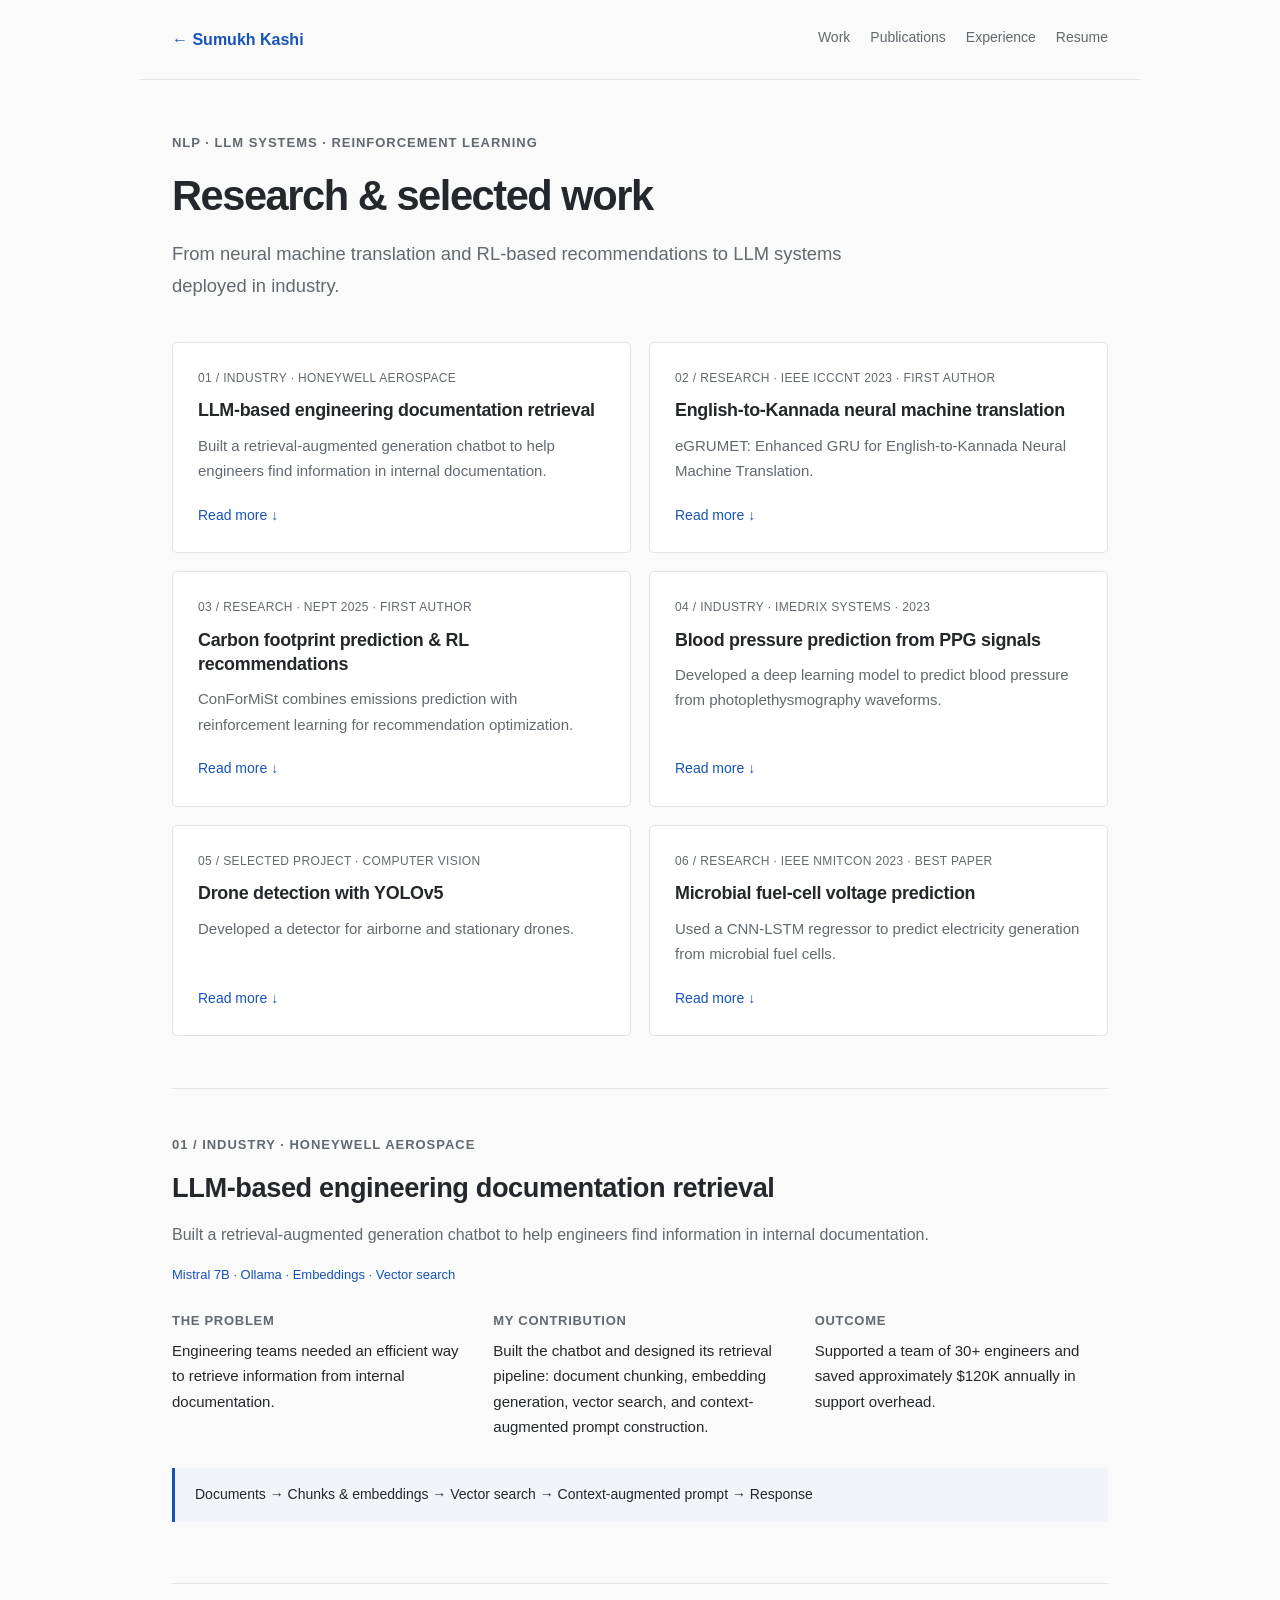
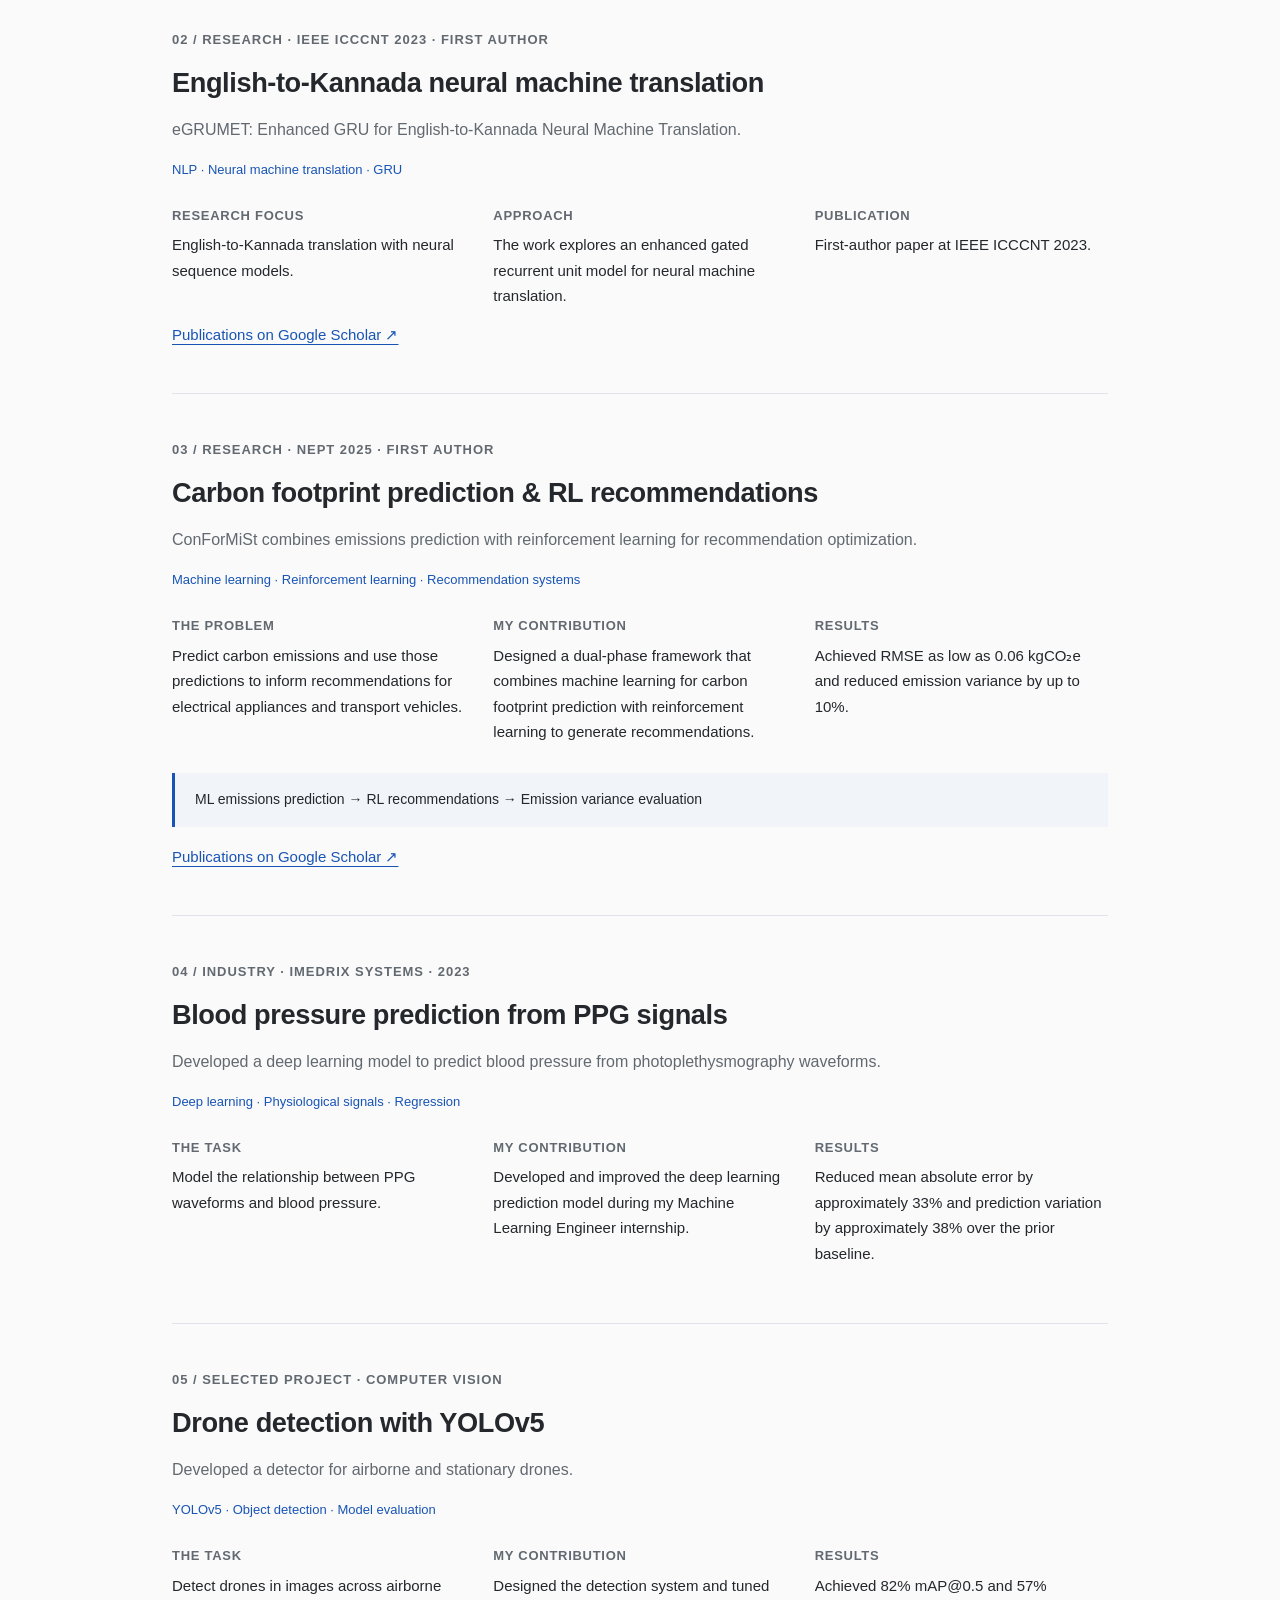
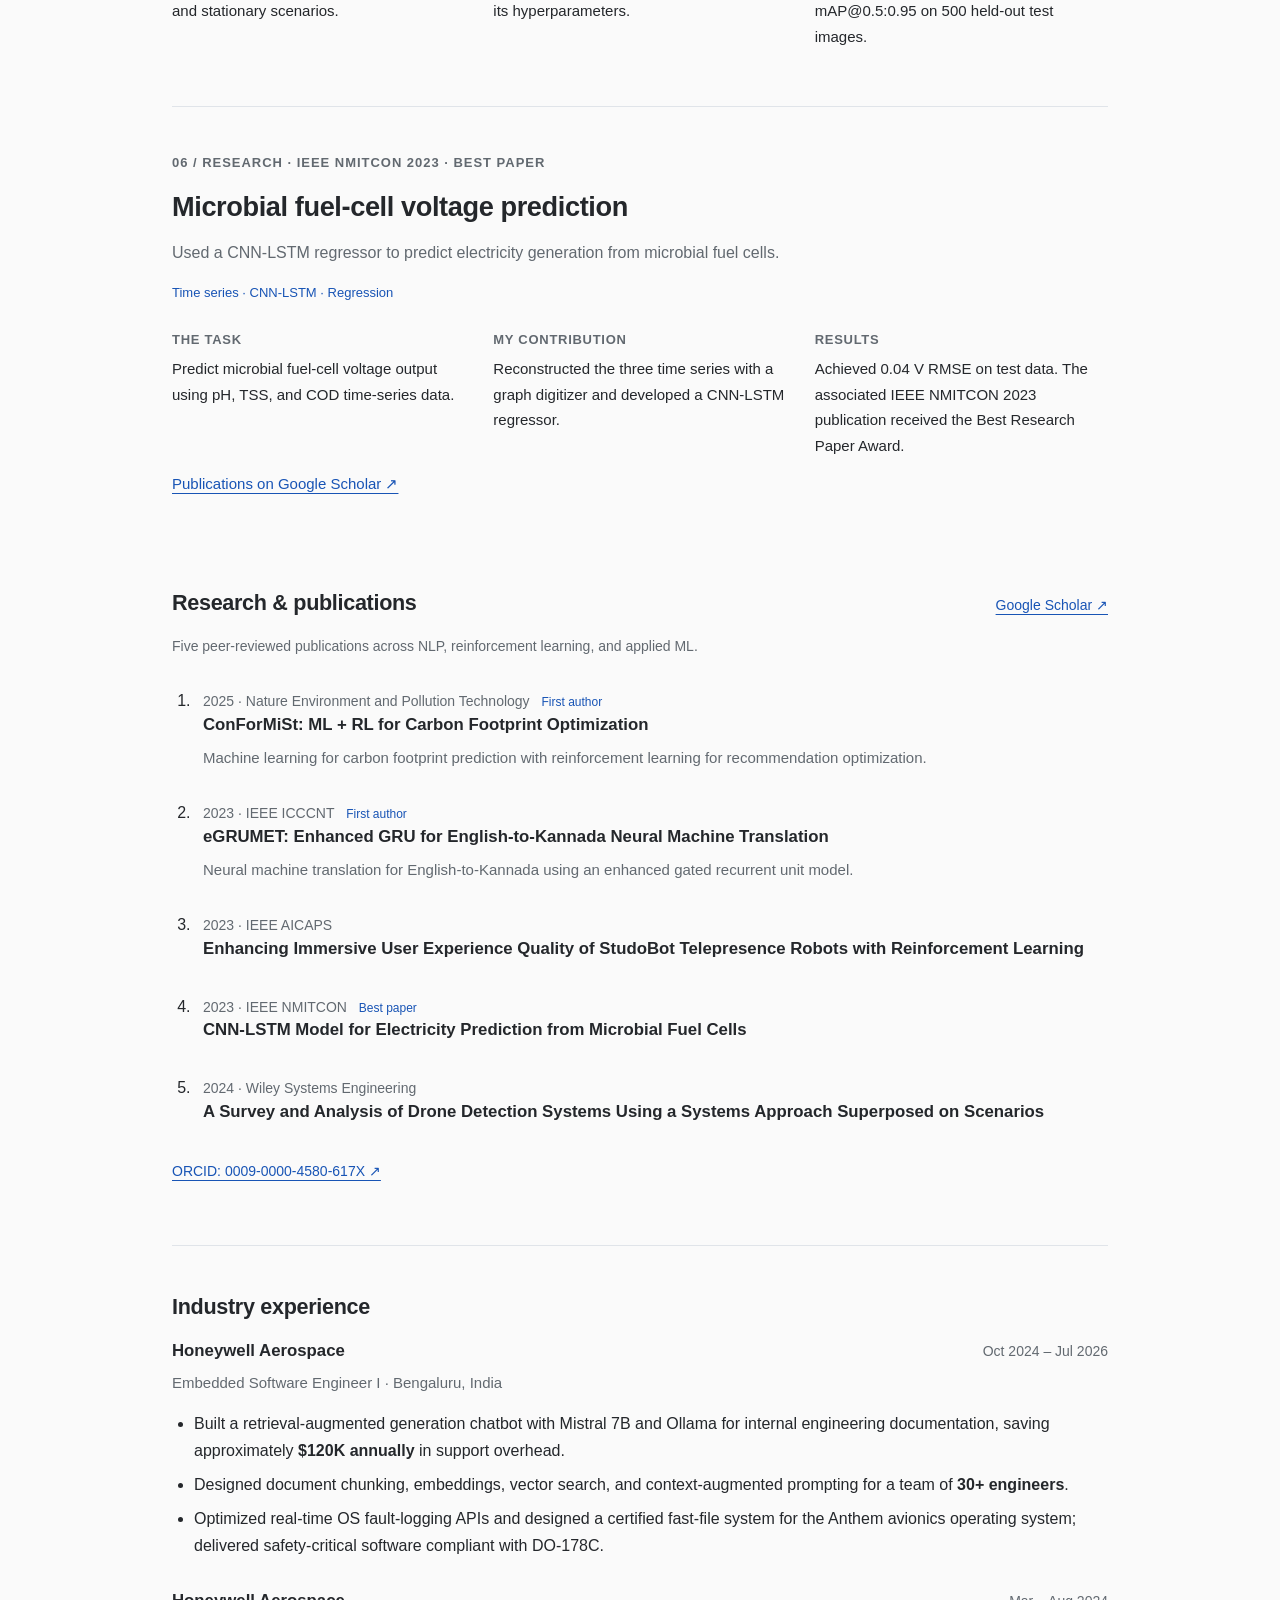
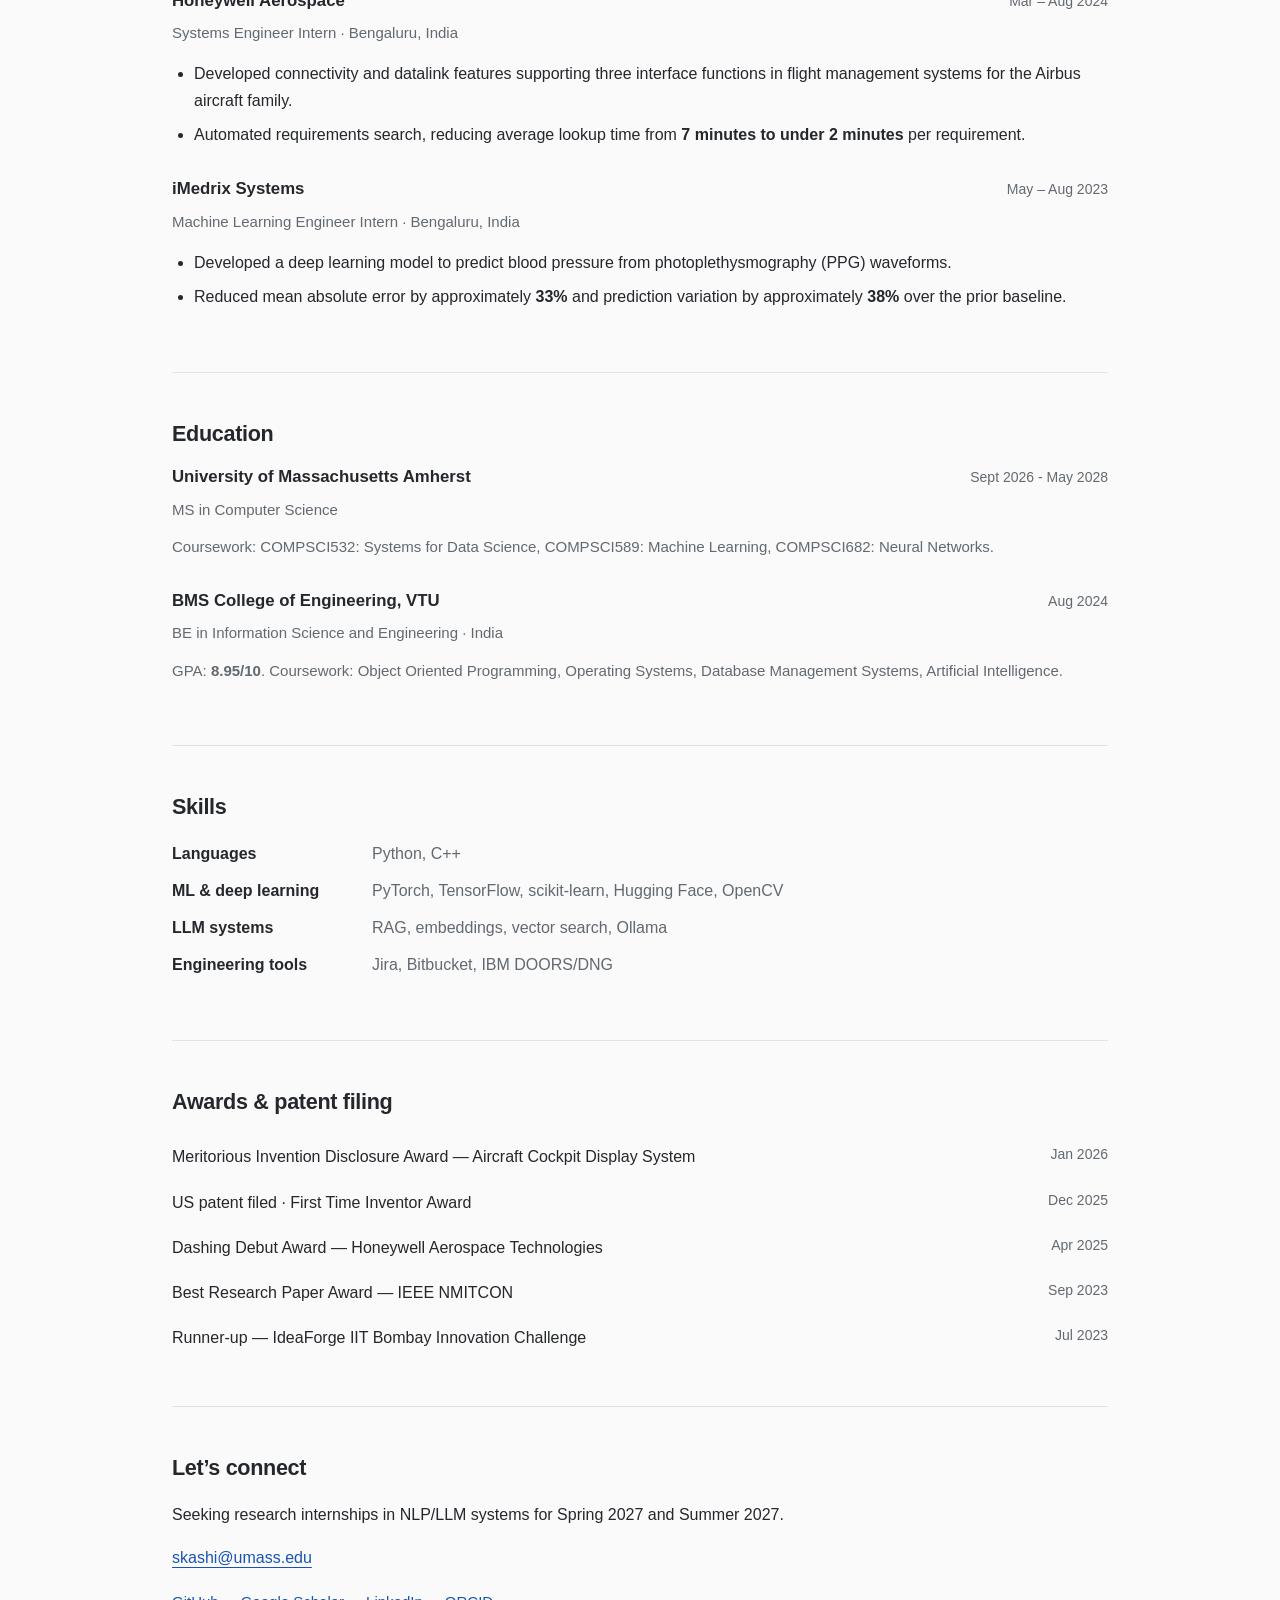
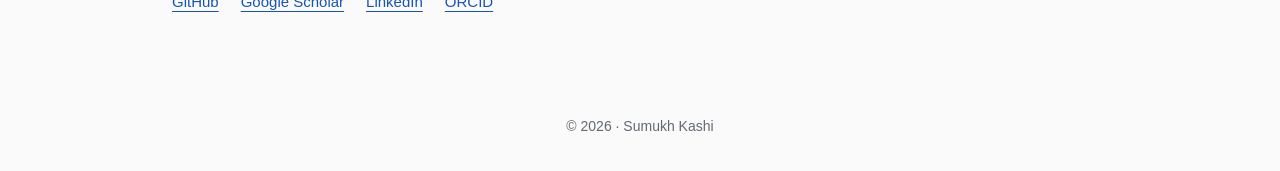
==== commit 858d20f4: "Modify internship availability in closing section Updated internship seeking period to include both " ====
--- a/portfolio.html
+++ b/portfolio.html
@@ -28,4 +28,4 @@
 <section id="education" aria-labelledby="education-title"><h2 id="education-title">Education</h2><article class="entry"><div class="entry-heading"><div><h3>University of Massachusetts Amherst</h3><p class="role">MS in Computer Science</p></div><p class="date">Sept 2026 - May 2028</p></div><p>Coursework: COMPSCI532: Systems for Data Science, COMPSCI589: Machine Learning, COMPSCI682: Neural Networks.</p></article><article class="entry"><div class="entry-heading"><div><h3>BMS College of Engineering, VTU</h3><p class="role">BE in Information Science and Engineering · India</p></div><p class="date">Aug 2024</p></div><p>GPA: <strong>8.95/10</strong>. Coursework: Object Oriented Programming, Operating Systems, Database Management Systems, Artificial Intelligence.</p></article></section>
 <section id="skills" aria-labelledby="skills-title"><h2 id="skills-title">Skills</h2><dl class="skills"><dt>Languages</dt><dd>Python, C++</dd><dt>ML & deep learning</dt><dd>PyTorch, TensorFlow, scikit-learn, Hugging Face, OpenCV</dd><dt>LLM systems</dt><dd>RAG, embeddings, vector search, Ollama</dd><dt>Engineering tools</dt><dd>Jira, Bitbucket, IBM DOORS/DNG</dd></dl></section>
 <section id="awards" aria-labelledby="awards-title"><h2 id="awards-title">Awards & patent filing</h2><ul class="awards"><li><span>Meritorious Invention Disclosure Award — Aircraft Cockpit Display System</span><time datetime="2026-01">Jan 2026</time></li><li><span>US patent filed · First Time Inventor Award</span><time datetime="2025-12">Dec 2025</time></li><li><span>Dashing Debut Award — Honeywell Aerospace Technologies</span><time datetime="2025-04">Apr 2025</time></li><li><span>Best Research Paper Award — IEEE NMITCON</span><time datetime="2023-09">Sep 2023</time></li><li><span>Runner-up — IdeaForge IIT Bombay Innovation Challenge</span><time datetime="2023-07">Jul 2023</time></li></ul></section>
-<section class="closing"><h2>Let’s connect</h2><p>Seeking research internships in NLP/LLM systems for Spring and Summer 2027.</p><a href="mailto:skashi@umass.edu">skashi@umass.edu</a><div class="links"><a href="https://github.com/SumukhKashi">GitHub</a><a href="https://scholar.google.com/citations?user=PFaB8a4AAAAJ&amp;hl=en">Google Scholar</a><a href="https://www.linkedin.com/in/sumukh-kashi-23575220a/">LinkedIn</a><a href="https://orcid.org/0009-0000-4580-617X">ORCID</a></div></section></main><footer>© 2026 · Sumukh Kashi</footer></body></html>
+<section class="closing"><h2>Let’s connect</h2><p>Seeking research internships in NLP/LLM systems for Spring 2027 and Summer 2027.</p><a href="mailto:skashi@umass.edu">skashi@umass.edu</a><div class="links"><a href="https://github.com/SumukhKashi">GitHub</a><a href="https://scholar.google.com/citations?user=PFaB8a4AAAAJ&amp;hl=en">Google Scholar</a><a href="https://www.linkedin.com/in/sumukh-kashi-23575220a/">LinkedIn</a><a href="https://orcid.org/0009-0000-4580-617X">ORCID</a></div></section></main><footer>© 2026 · Sumukh Kashi</footer></body></html>
